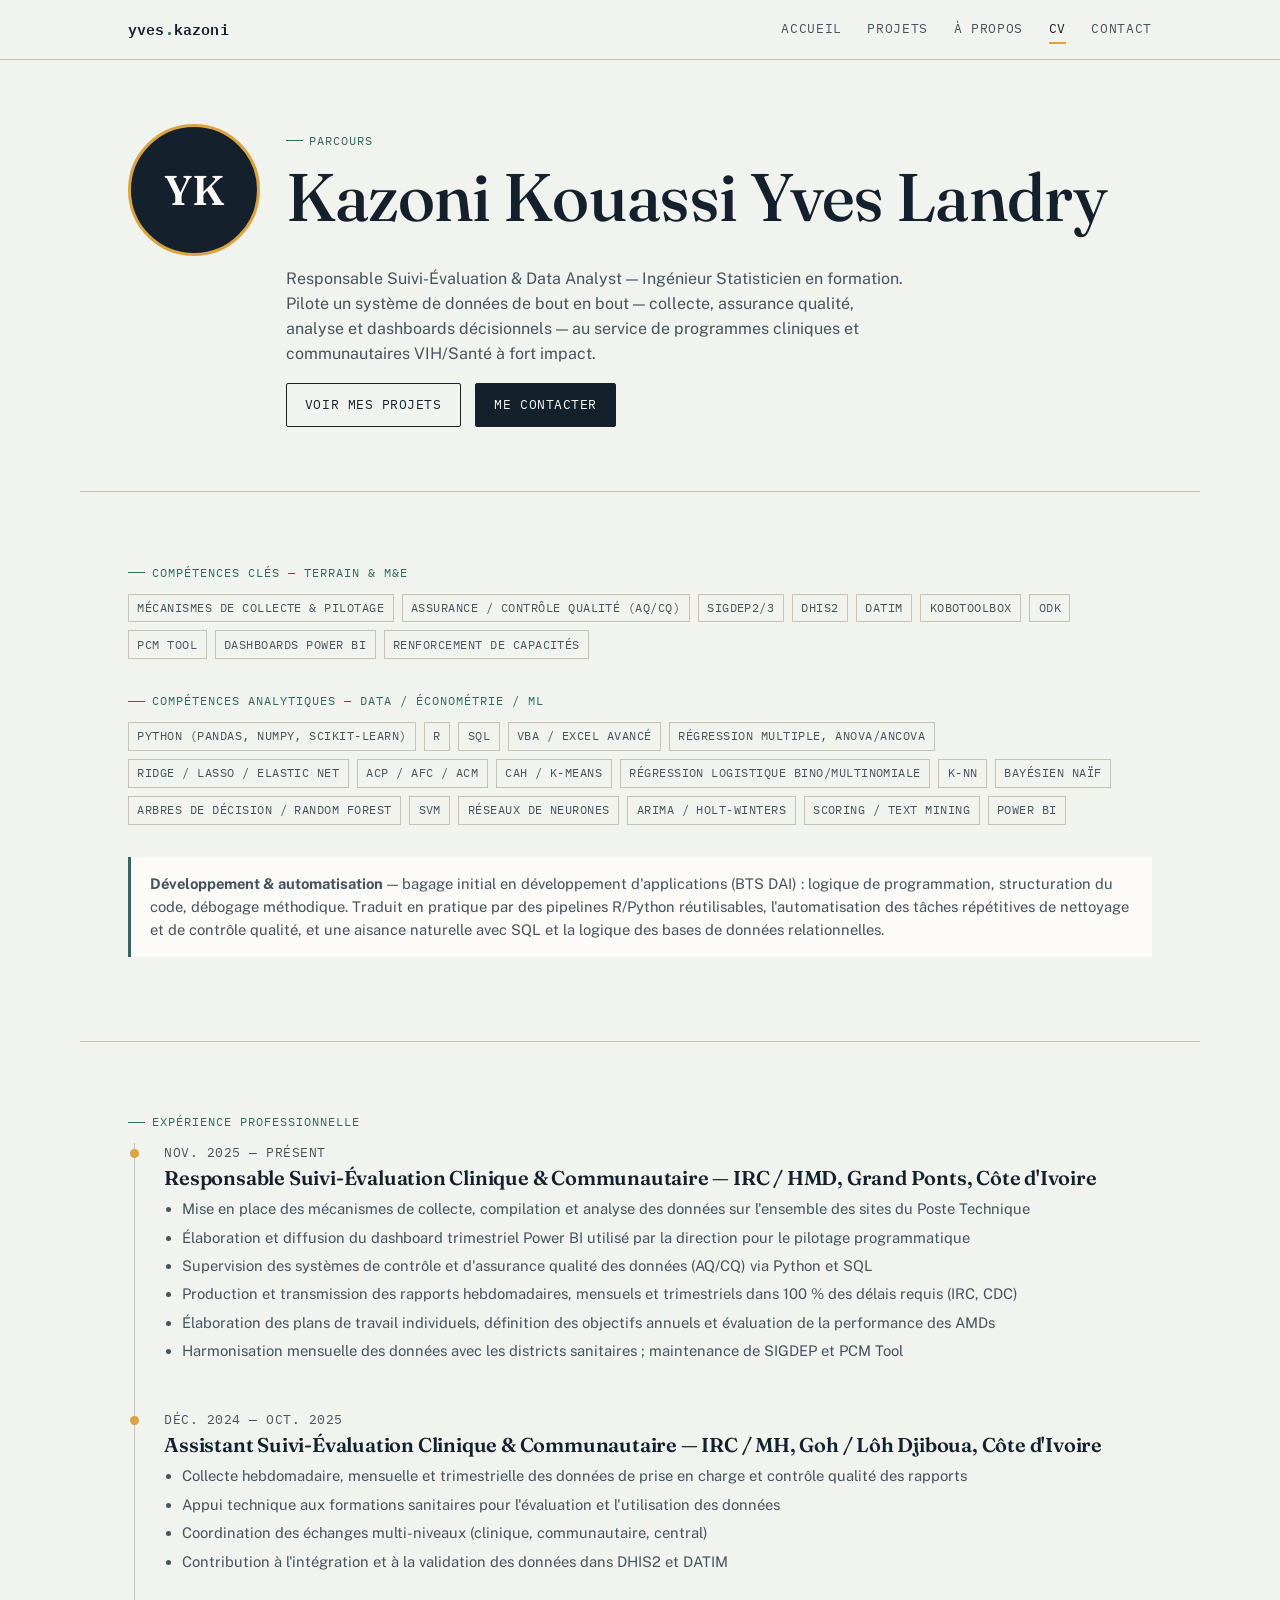
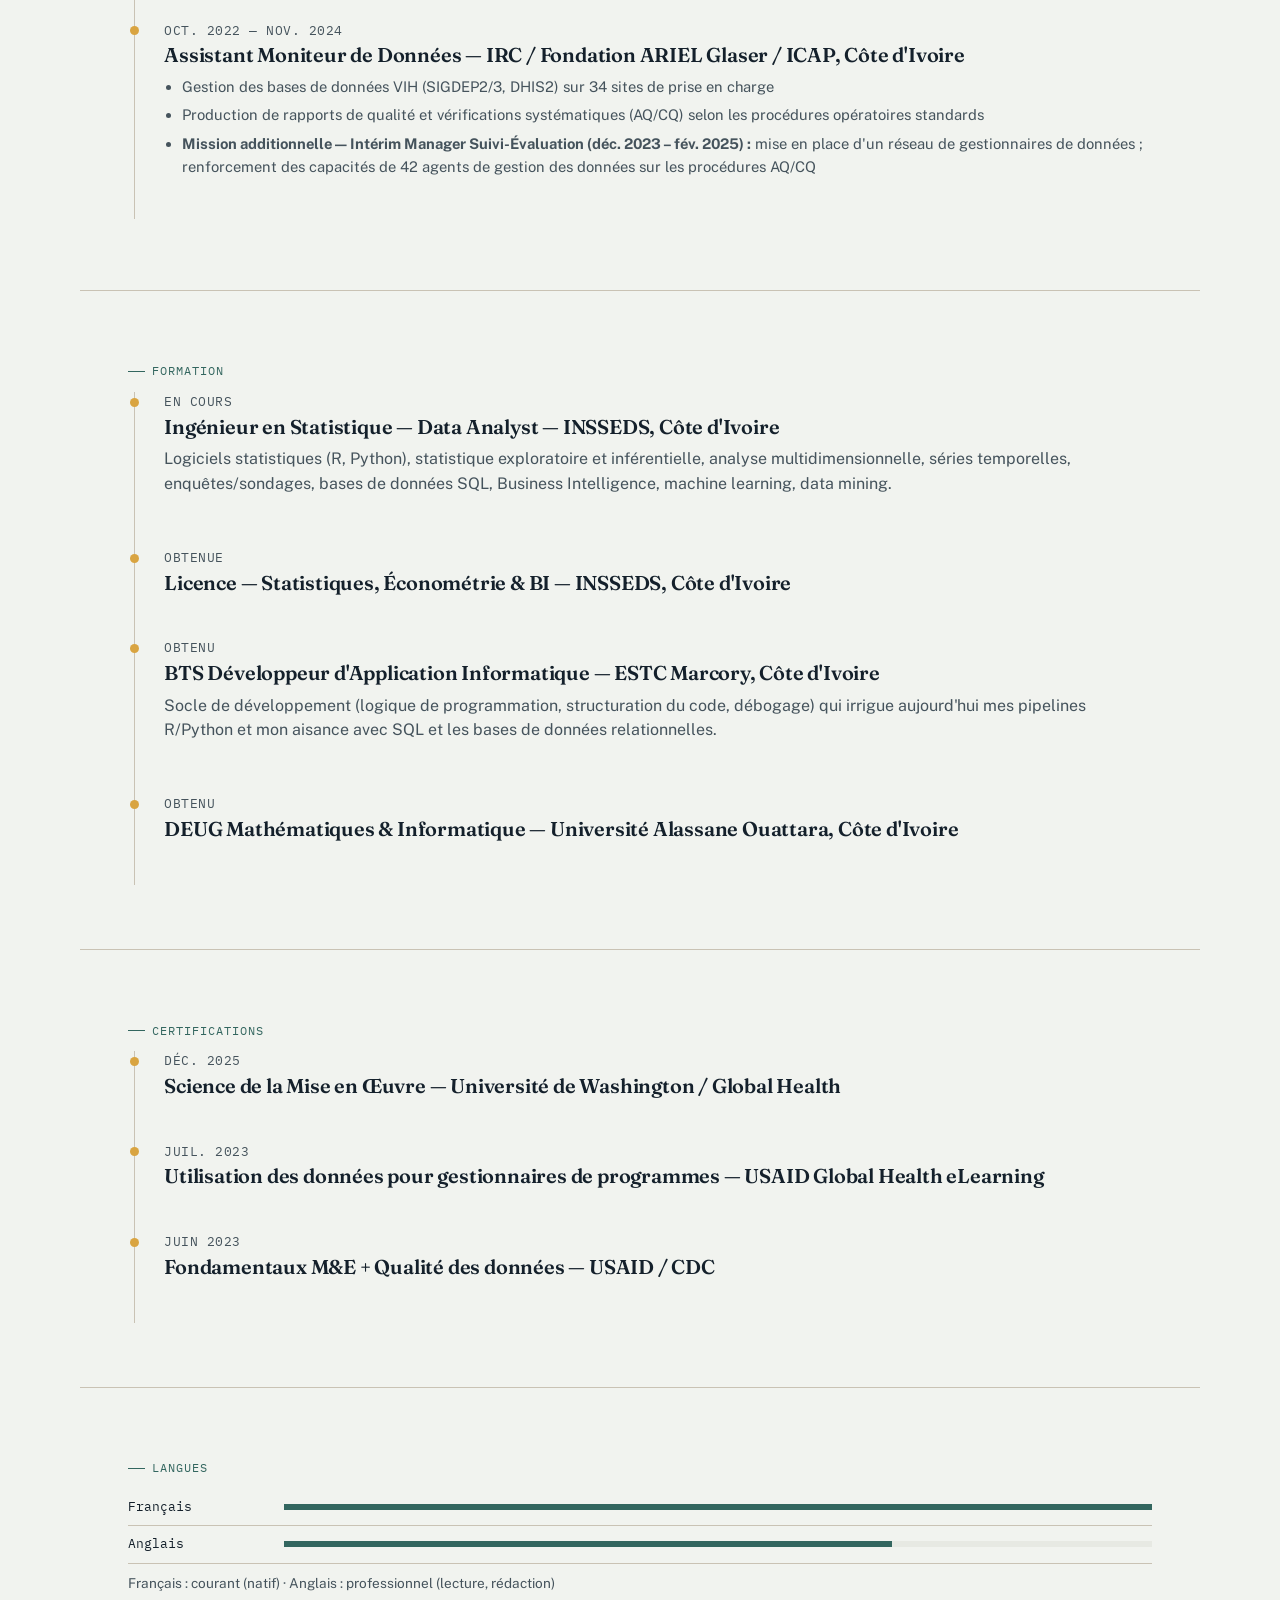
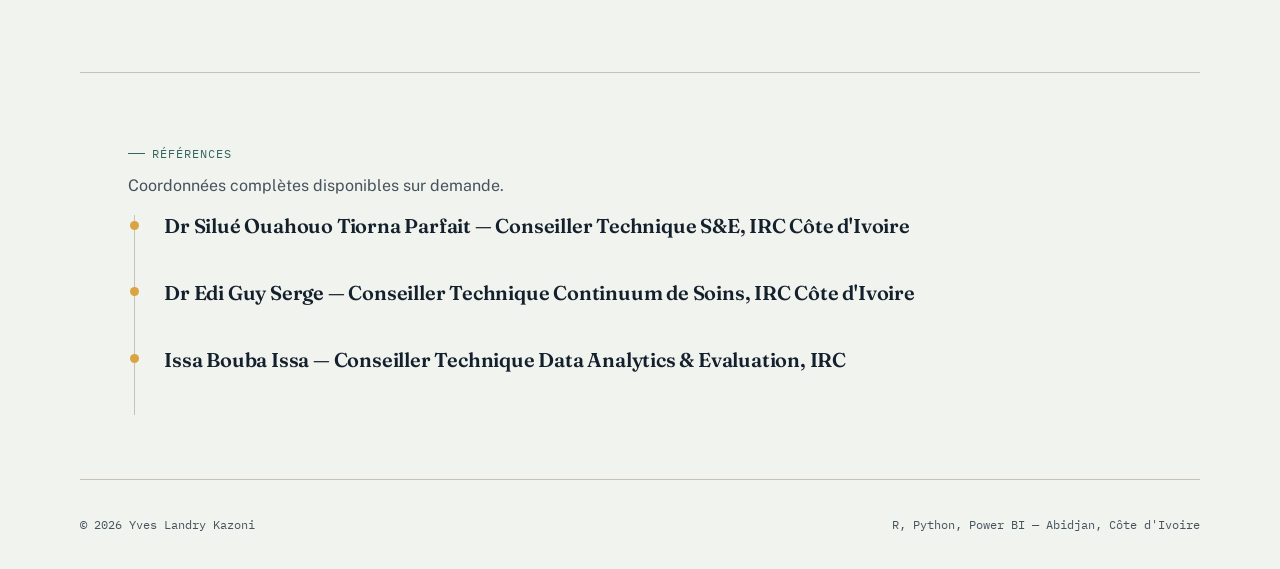
==== cv.html @ 91d2682d "Portfolio initial" ====
<!DOCTYPE html>
<html lang="fr">
<head>
<meta charset="UTF-8">
<meta name="viewport" content="width=device-width, initial-scale=1.0">
<title>CV — Yves Landry Kazoni</title>
<meta name="description" content="CV de Yves Landry Kazoni — Responsable Suivi-Évaluation & Ingénieur Statisticien / Data Analyst.">
<link rel="preconnect" href="https://fonts.googleapis.com">
<link href="https://fonts.googleapis.com/css2?family=Fraunces:opsz,wght@9..144,400..600&family=Public+Sans:wght@400;500;600&family=IBM+Plex+Mono:wght@400;500;600&display=swap" rel="stylesheet">
<link rel="stylesheet" href="style.css">
</head>
<body>

<header class="site-header">
  <nav class="nav wrap">
    <a href="index.html" class="brand">yves<span>.</span>kazoni</a>
    <button class="nav-toggle" aria-expanded="false" aria-label="Ouvrir le menu">Menu</button>
    <ul class="nav-links">
      <li><a href="index.html">Accueil</a></li>
      <li><a href="projets.html">Projets</a></li>
      <li><a href="a-propos.html">À propos</a></li>
      <li><a href="cv.html" aria-current="page">CV</a></li>
      <li><a href="contact.html">Contact</a></li>
    </ul>
  </nav>
</header>

<main>
  <section class="wrap" style="padding-top: clamp(2.5rem, 5vw, 4rem);">
    <div style="display:flex; gap: 1.6rem; align-items:flex-start; flex-wrap:wrap;">
      <div class="avatar">YK</div>
      <div style="flex:1; min-width: 260px;">
        <p class="eyebrow">Parcours</p>
        <h1>Kazoni Kouassi Yves Landry</h1>
        <p class="lede" style="max-width: 62ch;">Responsable Suivi-Évaluation &amp; Data Analyst — Ingénieur
           Statisticien en formation. Pilote un système de données de bout en bout —
           collecte, assurance qualité, analyse et dashboards décisionnels — au service
           de programmes cliniques et communautaires VIH/Santé à fort impact.</p>
        <div class="btn-row">
          <a href="projets.html" class="btn btn-ghost">Voir mes projets</a>
          <a href="contact.html" class="btn btn-primary">Me contacter</a>
        </div>
      </div>
    </div>
  </section>

  <section class="wrap section-border-top">
    <p class="eyebrow">Compétences clés — Terrain &amp; M&amp;E</p>
    <div class="skill-tags">
      <span class="tag">Mécanismes de collecte &amp; pilotage</span>
      <span class="tag">Assurance / Contrôle qualité (AQ/CQ)</span>
      <span class="tag">SIGDEP2/3</span><span class="tag">DHIS2</span><span class="tag">DATIM</span>
      <span class="tag">KoboToolbox</span><span class="tag">ODK</span><span class="tag">PCM Tool</span>
      <span class="tag">Dashboards Power BI</span><span class="tag">Renforcement de capacités</span>
    </div>

    <p class="eyebrow" style="margin-top:2rem;">Compétences analytiques — Data / Économétrie / ML</p>
    <div class="skill-tags">
      <span class="tag">Python (pandas, numpy, scikit-learn)</span><span class="tag">R</span>
      <span class="tag">SQL</span><span class="tag">VBA / Excel avancé</span>
      <span class="tag">Régression multiple, ANOVA/ANCOVA</span>
      <span class="tag">Ridge / Lasso / Elastic Net</span>
      <span class="tag">ACP / AFC / ACM</span><span class="tag">CAH / K-means</span>
      <span class="tag">Régression logistique bino/multinomiale</span>
      <span class="tag">k-NN</span><span class="tag">Bayésien naïf</span>
      <span class="tag">Arbres de décision / Random Forest</span><span class="tag">SVM</span>
      <span class="tag">Réseaux de neurones</span>
      <span class="tag">ARIMA / Holt-Winters</span>
      <span class="tag">Scoring / Text mining</span><span class="tag">Power BI</span>
    </div>

    <div class="callout" style="margin-top:2rem;">
      <p><strong>Développement &amp; automatisation</strong> — bagage initial en
         développement d'applications (BTS DAI) : logique de programmation,
         structuration du code, débogage méthodique. Traduit en pratique par
         des pipelines R/Python réutilisables, l'automatisation des tâches
         répétitives de nettoyage et de contrôle qualité, et une aisance
         naturelle avec SQL et la logique des bases de données relationnelles.</p>
    </div>
  </section>

  <section class="wrap section-border-top">
    <p class="eyebrow">Expérience professionnelle</p>
    <div class="timeline">

      <div class="timeline-item exp-block">
        <span class="mono">Nov. 2025 — Présent</span>
        <h3>Responsable Suivi-Évaluation Clinique &amp; Communautaire — IRC / HMD, Grand Ponts, Côte d'Ivoire</h3>
        <ul>
          <li>Mise en place des mécanismes de collecte, compilation et analyse des données sur l'ensemble des sites du Poste Technique</li>
          <li>Élaboration et diffusion du dashboard trimestriel Power BI utilisé par la direction pour le pilotage programmatique</li>
          <li>Supervision des systèmes de contrôle et d'assurance qualité des données (AQ/CQ) via Python et SQL</li>
          <li>Production et transmission des rapports hebdomadaires, mensuels et trimestriels dans 100 % des délais requis (IRC, CDC)</li>
          <li>Élaboration des plans de travail individuels, définition des objectifs annuels et évaluation de la performance des AMDs</li>
          <li>Harmonisation mensuelle des données avec les districts sanitaires ; maintenance de SIGDEP et PCM Tool</li>
        </ul>
      </div>

      <div class="timeline-item exp-block">
        <span class="mono">Déc. 2024 — Oct. 2025</span>
        <h3>Assistant Suivi-Évaluation Clinique &amp; Communautaire — IRC / MH, Goh / Lôh Djiboua, Côte d'Ivoire</h3>
        <ul>
          <li>Collecte hebdomadaire, mensuelle et trimestrielle des données de prise en charge et contrôle qualité des rapports</li>
          <li>Appui technique aux formations sanitaires pour l'évaluation et l'utilisation des données</li>
          <li>Coordination des échanges multi-niveaux (clinique, communautaire, central)</li>
          <li>Contribution à l'intégration et à la validation des données dans DHIS2 et DATIM</li>
        </ul>
      </div>

      <div class="timeline-item exp-block">
        <span class="mono">Oct. 2022 — Nov. 2024</span>
        <h3>Assistant Moniteur de Données — IRC / Fondation ARIEL Glaser / ICAP, Côte d'Ivoire</h3>
        <ul>
          <li>Gestion des bases de données VIH (SIGDEP2/3, DHIS2) sur 34 sites de prise en charge</li>
          <li>Production de rapports de qualité et vérifications systématiques (AQ/CQ) selon les procédures opératoires standards</li>
          <li><strong>Mission additionnelle — Intérim Manager Suivi-Évaluation (déc. 2023 – fév. 2025) :</strong> mise en place d'un réseau de gestionnaires de données ; renforcement des capacités de 42 agents de gestion des données sur les procédures AQ/CQ</li>
        </ul>
      </div>

    </div>
  </section>

  <section class="wrap section-border-top">
    <p class="eyebrow">Formation</p>
    <div class="timeline">
      <div class="timeline-item">
        <span class="mono">En cours</span>
        <h3>Ingénieur en Statistique — Data Analyst — INSSEDS, Côte d'Ivoire</h3>
        <p>Logiciels statistiques (R, Python), statistique exploratoire et inférentielle,
           analyse multidimensionnelle, séries temporelles, enquêtes/sondages, bases de
           données SQL, Business Intelligence, machine learning, data mining.</p>
      </div>
      <div class="timeline-item">
        <span class="mono">Obtenue</span>
        <h3>Licence — Statistiques, Économétrie &amp; BI — INSSEDS, Côte d'Ivoire</h3>
      </div>
      <div class="timeline-item">
        <span class="mono">Obtenu</span>
        <h3>BTS Développeur d'Application Informatique — ESTC Marcory, Côte d'Ivoire</h3>
        <p>Socle de développement (logique de programmation, structuration du
           code, débogage) qui irrigue aujourd'hui mes pipelines R/Python et
           mon aisance avec SQL et les bases de données relationnelles.</p>
      </div>
      <div class="timeline-item">
        <span class="mono">Obtenu</span>
        <h3>DEUG Mathématiques &amp; Informatique — Université Alassane Ouattara, Côte d'Ivoire</h3>
      </div>
    </div>
  </section>

  <section class="wrap section-border-top">
    <p class="eyebrow">Certifications</p>
    <div class="timeline">
      <div class="timeline-item">
        <span class="mono">Déc. 2025</span>
        <h3>Science de la Mise en Œuvre — Université de Washington / Global Health</h3>
      </div>
      <div class="timeline-item">
        <span class="mono">Juil. 2023</span>
        <h3>Utilisation des données pour gestionnaires de programmes — USAID Global Health eLearning</h3>
      </div>
      <div class="timeline-item">
        <span class="mono">Juin 2023</span>
        <h3>Fondamentaux M&amp;E + Qualité des données — USAID / CDC</h3>
      </div>
    </div>
  </section>

  <section class="wrap section-border-top">
    <p class="eyebrow">Langues</p>
    <div class="skill-group">
      <div class="skill-row"><span class="skill-name">Français</span><div class="skill-bar"><span style="width:100%"></span></div></div>
      <div class="skill-row"><span class="skill-name">Anglais</span><div class="skill-bar"><span style="width:70%"></span></div></div>
    </div>
    <p style="margin-top:0.6rem; font-size:0.85rem;">Français : courant (natif) · Anglais : professionnel (lecture, rédaction)</p>
  </section>

  <section class="wrap section-border-top">
    <p class="eyebrow">Références</p>
    <p class="lede" style="max-width:60ch;">Coordonnées complètes disponibles sur demande.</p>
    <div class="timeline">
      <div class="timeline-item">
        <h3>Dr Silué Ouahouo Tiorna Parfait — Conseiller Technique S&amp;E, IRC Côte d'Ivoire</h3>
      </div>
      <div class="timeline-item">
        <h3>Dr Edi Guy Serge — Conseiller Technique Continuum de Soins, IRC Côte d'Ivoire</h3>
      </div>
      <div class="timeline-item">
        <h3>Issa Bouba Issa — Conseiller Technique Data Analytics &amp; Evaluation, IRC</h3>
      </div>
    </div>
  </section>
</main>

<footer class="site-footer wrap">
  <span>© 2026 Yves Landry Kazoni</span>
  <span>R, Python, Power BI — Abidjan, Côte d'Ivoire</span>
</footer>

<script src="script.js"></script>
</body>
</html>
---- style.css ----
/* =========================================================
   PORTFOLIO — DATA / ECONOMETRICS / ML
   Design tokens
   ========================================================= */

:root {
  /* Palette */
  --paper:      #F1F3EF;   /* fond papier gris-vert pâle */
  --paper-dim:  #E7E9E3;
  --ink:        #14202B;   /* encre bleu-nuit, quasi noir */
  --ink-soft:   #45535C;
  --teal:       #33665F;   /* accent primaire — vert-sarcelle profond */
  --teal-dim:   #E4EBE8;
  --amber:      #D9A441;   /* accent secondaire — ambre, "coefficient significatif" */
  --line:       #C9C2B4;   /* gris-ligne, quadrillage */
  --white:      #FCFBF8;

  /* Type */
  --font-display: "Fraunces", "Iowan Old Style", Georgia, serif;
  --font-body: "Public Sans", "Inter", -apple-system, BlinkMacSystemFont, sans-serif;
  --font-mono: "IBM Plex Mono", "SFMono-Regular", Menlo, Consolas, monospace;

  /* Rythme */
  --radius: 2px;
  --max-w: 1120px;
  --gutter: clamp(1.25rem, 4vw, 3rem);
}

@media (prefers-reduced-motion: reduce) {
  *, *::before, *::after {
    animation-duration: 0.001ms !important;
    animation-iteration-count: 1 !important;
    transition-duration: 0.001ms !important;
    scroll-behavior: auto !important;
  }
}

* { box-sizing: border-box; }

html { scroll-behavior: smooth; }

body {
  margin: 0;
  background: var(--paper);
  color: var(--ink);
  font-family: var(--font-body);
  font-size: 16px;
  line-height: 1.55;
  -webkit-font-smoothing: antialiased;
}

img, svg { max-width: 100%; display: block; }

a { color: inherit; }

a:focus-visible,
button:focus-visible,
input:focus-visible,
textarea:focus-visible {
  outline: 2px solid var(--teal);
  outline-offset: 3px;
}

.wrap {
  max-width: var(--max-w);
  margin: 0 auto;
  padding-left: var(--gutter);
  padding-right: var(--gutter);
}

h1, h2, h3, h4 {
  font-family: var(--font-display);
  font-weight: 600;
  line-height: 1.08;
  margin: 0 0 0.5em;
  letter-spacing: -0.01em;
}

h1 { font-size: clamp(2.4rem, 5vw + 1rem, 4.2rem); font-weight: 500; }
h2 { font-size: clamp(1.7rem, 2.4vw + 1rem, 2.5rem); }
h3 { font-size: 1.25rem; }

p { margin: 0 0 1em; color: var(--ink-soft); }

.mono {
  font-family: var(--font-mono);
  font-size: 0.8rem;
  letter-spacing: 0.04em;
  text-transform: uppercase;
}

.eyebrow {
  font-family: var(--font-mono);
  font-size: 0.78rem;
  letter-spacing: 0.08em;
  text-transform: uppercase;
  color: var(--teal);
  display: inline-flex;
  align-items: center;
  gap: 0.5em;
  margin-bottom: 0.9em;
}

.eyebrow::before {
  content: "";
  width: 1.4em;
  height: 1px;
  background: var(--teal);
  display: inline-block;
}

/* ---------- Nav ---------- */

.site-header {
  position: sticky;
  top: 0;
  z-index: 50;
  background: rgba(241, 243, 239, 0.88);
  backdrop-filter: blur(6px);
  border-bottom: 1px solid var(--line);
}

.nav {
  display: flex;
  align-items: center;
  justify-content: space-between;
  padding-top: 1.1rem;
  padding-bottom: 1.1rem;
}

.brand {
  font-family: var(--font-mono);
  font-size: 0.95rem;
  font-weight: 600;
  text-decoration: none;
  color: var(--ink);
  letter-spacing: 0.01em;
}

.brand span { color: var(--teal); }

.nav-links {
  display: flex;
  gap: clamp(1.1rem, 2vw, 2.2rem);
  list-style: none;
  margin: 0;
  padding: 0;
  font-family: var(--font-mono);
  font-size: 0.82rem;
  text-transform: uppercase;
  letter-spacing: 0.05em;
}

.nav-links a {
  text-decoration: none;
  color: var(--ink-soft);
  position: relative;
  padding-bottom: 3px;
}

.nav-links a:hover,
.nav-links a[aria-current="page"] {
  color: var(--ink);
}

.nav-links a[aria-current="page"]::after {
  content: "";
  position: absolute;
  left: 0; right: 0; bottom: -4px;
  height: 2px;
  background: var(--amber);
}

.nav-toggle {
  display: none;
  background: none;
  border: 1px solid var(--line);
  padding: 0.4rem 0.6rem;
  font-family: var(--font-mono);
  font-size: 0.75rem;
  cursor: pointer;
}

@media (max-width: 720px) {
  .nav-toggle { display: inline-block; }
  .nav-links {
    position: absolute;
    left: 0; right: 0; top: 100%;
    background: var(--paper);
    border-bottom: 1px solid var(--line);
    flex-direction: column;
    gap: 0;
    display: none;
  }
  .nav-links.open { display: flex; }
  .nav-links li { border-top: 1px solid var(--line); }
  .nav-links a { display: block; padding: 0.9rem var(--gutter); }
}

/* ---------- Buttons ---------- */

.btn {
  display: inline-flex;
  align-items: center;
  gap: 0.55em;
  font-family: var(--font-mono);
  font-size: 0.82rem;
  text-transform: uppercase;
  letter-spacing: 0.04em;
  text-decoration: none;
  padding: 0.85em 1.4em;
  border: 1px solid var(--ink);
  border-radius: var(--radius);
  transition: background 0.15s ease, color 0.15s ease, transform 0.15s ease;
}

.btn-primary {
  background: var(--ink);
  color: var(--white);
}
.btn-primary:hover { background: var(--teal); border-color: var(--teal); transform: translateY(-1px); }

.btn-ghost {
  background: transparent;
  color: var(--ink);
}
.btn-ghost:hover { background: var(--ink); color: var(--white); transform: translateY(-1px); }

.btn-row { display: flex; gap: 0.9rem; flex-wrap: wrap; }

/* ---------- Hero ---------- */

.hero {
  padding: clamp(3rem, 8vw, 6.5rem) 0 clamp(2.5rem, 6vw, 4rem);
  display: grid;
  grid-template-columns: 1.1fr 0.9fr;
  gap: clamp(2rem, 4vw, 4rem);
  align-items: center;
}

@media (max-width: 860px) {
  .hero { grid-template-columns: 1fr; }
}

.hero p.lede {
  font-size: 1.1rem;
  max-width: 46ch;
}

.hero-figure {
  border: 1px solid var(--line);
  background: var(--white);
  padding: 1.2rem;
}

.hero-figure figcaption {
  font-family: var(--font-mono);
  font-size: 0.72rem;
  color: var(--ink-soft);
  margin-top: 0.7rem;
  display: flex;
  justify-content: space-between;
}

/* ---------- Sections ---------- */

section { padding: clamp(2.5rem, 5vw, 4.5rem) 0; }

.section-border-top { border-top: 1px solid var(--line); }

.pillars {
  display: grid;
  grid-template-columns: repeat(3, 1fr);
  gap: 1px;
  background: var(--line);
  border: 1px solid var(--line);
}

@media (max-width: 760px) {
  .pillars { grid-template-columns: 1fr; }
}

.pillar {
  background: var(--paper);
  padding: 1.8rem;
}

.pillar .mono { color: var(--teal); }

/* ---------- Project cards ---------- */

.project-grid {
  display: grid;
  grid-template-columns: repeat(auto-fill, minmax(300px, 1fr));
  gap: 1.4rem;
}

.card {
  background: var(--white);
  border: 1px solid var(--line);
  padding: 1.6rem;
  display: flex;
  flex-direction: column;
  gap: 0.9rem;
  transition: border-color 0.15s ease, transform 0.15s ease;
}

.card:hover { border-color: var(--teal); transform: translateY(-2px); }

.tag-row { display: flex; flex-wrap: wrap; gap: 0.4rem; }

.tag {
  font-family: var(--font-mono);
  font-size: 0.68rem;
  text-transform: uppercase;
  letter-spacing: 0.04em;
  padding: 0.25em 0.6em;
  border: 1px solid var(--line);
  color: var(--ink-soft);
}

.card-links { display: flex; gap: 1rem; margin-top: auto; font-family: var(--font-mono); font-size: 0.78rem; }
.card-links a { text-decoration: underline; text-underline-offset: 3px; }

.card.is-placeholder { border-style: dashed; color: var(--ink-soft); }
.card.is-placeholder p { color: var(--ink-soft); font-size: 0.92rem; }

/* ---------- Timeline (CV) ---------- */

.timeline { border-left: 1px solid var(--line); margin-left: 0.4rem; }

.timeline-item {
  position: relative;
  padding: 0 0 2.2rem 1.8rem;
}

.timeline-item::before {
  content: "";
  position: absolute;
  left: -5px; top: 0.35rem;
  width: 9px; height: 9px;
  background: var(--amber);
  border-radius: 50%;
}

.timeline-item .mono { color: var(--ink-soft); margin-bottom: 0.3em; display: block; }

/* ---------- Skill matrix ---------- */

.skill-group + .skill-group { margin-top: 1.8rem; }

.skill-row {
  display: grid;
  grid-template-columns: 140px 1fr;
  align-items: center;
  gap: 1rem;
  padding: 0.5rem 0;
  border-bottom: 1px solid var(--line);
}

.skill-name { font-family: var(--font-mono); font-size: 0.82rem; }

.skill-bar { height: 6px; background: var(--paper-dim); position: relative; }
.skill-bar span {
  position: absolute; left: 0; top: 0; bottom: 0;
  background: var(--teal);
}

/* ---------- Contact ---------- */

.contact-grid {
  display: grid;
  grid-template-columns: 1fr 1fr;
  gap: clamp(2rem, 4vw, 4rem);
}

@media (max-width: 760px) { .contact-grid { grid-template-columns: 1fr; } }

.contact-list { list-style: none; margin: 0; padding: 0; }
.contact-list li {
  border-bottom: 1px solid var(--line);
  padding: 1rem 0;
  display: flex;
  justify-content: space-between;
  align-items: baseline;
  font-family: var(--font-mono);
  font-size: 0.92rem;
}
.contact-list li a { text-decoration: none; }
.contact-list li a:hover { color: var(--teal); }

form.contact-form { display: flex; flex-direction: column; gap: 1rem; }

.field { display: flex; flex-direction: column; gap: 0.4rem; }
.field label { font-family: var(--font-mono); font-size: 0.75rem; text-transform: uppercase; letter-spacing: 0.05em; color: var(--ink-soft); }
.field input, .field textarea {
  font-family: var(--font-body);
  font-size: 0.95rem;
  padding: 0.7em 0.8em;
  border: 1px solid var(--line);
  background: var(--white);
  color: var(--ink);
  border-radius: var(--radius);
}
.field textarea { resize: vertical; min-height: 120px; }

/* ---------- Footer ---------- */

.site-footer {
  border-top: 1px solid var(--line);
  padding: 2.2rem 0;
  font-family: var(--font-mono);
  font-size: 0.75rem;
  color: var(--ink-soft);
  display: flex;
  justify-content: space-between;
  flex-wrap: wrap;
  gap: 0.6rem;
}

/* ---------- Placeholder callout ---------- */

.todo {
  background: var(--teal-dim);
  border: 1px dashed var(--teal);
  padding: 0.9rem 1.1rem;
  font-family: var(--font-mono);
  font-size: 0.78rem;
  color: var(--teal);
  margin-bottom: 1.6rem;
}

/* ---------- Portrait / avatar ---------- */

.avatar {
  width: 132px;
  height: 132px;
  border-radius: 50%;
  background: var(--ink);
  color: var(--white);
  display: flex;
  align-items: center;
  justify-content: center;
  font-family: var(--font-display);
  font-size: 2.6rem;
  font-weight: 600;
  border: 3px solid var(--amber);
  flex-shrink: 0;
}

/* ---------- Sub-navigation (dashboards menu) ---------- */

.subnav {
  background: var(--white);
  border-bottom: 1px solid var(--line);
}

.subnav .wrap {
  display: flex;
  gap: 1.6rem;
  overflow-x: auto;
  padding-top: 0.7rem;
  padding-bottom: 0.7rem;
  font-family: var(--font-mono);
  font-size: 0.78rem;
  text-transform: uppercase;
  letter-spacing: 0.04em;
}

.subnav a {
  white-space: nowrap;
  text-decoration: none;
  color: var(--ink-soft);
  padding-bottom: 2px;
  border-bottom: 2px solid transparent;
}

.subnav a:hover,
.subnav a[aria-current="page"] {
  color: var(--ink);
  border-bottom-color: var(--amber);
}

/* ---------- Dashboard hero (project detail pages) ---------- */

.project-hero {
  padding: 2.2rem 0 1.6rem;
  border-bottom: 1px solid var(--line);
}

.project-hero .breadcrumb {
  font-family: var(--font-mono);
  font-size: 0.75rem;
  color: var(--ink-soft);
  text-decoration: none;
  display: inline-flex;
  align-items: center;
  gap: 0.4em;
  margin-bottom: 1rem;
}
.project-hero .breadcrumb:hover { color: var(--teal); }

.stat-row {
  display: grid;
  grid-template-columns: repeat(auto-fit, minmax(140px, 1fr));
  gap: 1px;
  background: var(--line);
  border: 1px solid var(--line);
  margin-top: 1.6rem;
}

.stat-cell {
  background: var(--white);
  padding: 1rem 1.2rem;
}

.stat-cell .stat-value {
  font-family: var(--font-display);
  font-size: 1.7rem;
  color: var(--ink);
  display: block;
}

.stat-cell .stat-label {
  font-family: var(--font-mono);
  font-size: 0.68rem;
  text-transform: uppercase;
  letter-spacing: 0.04em;
  color: var(--ink-soft);
}

/* ---------- Tabs (interactive tables menu) ---------- */

.tabbar {
  display: flex;
  flex-wrap: wrap;
  gap: 0.4rem;
  border-bottom: 1px solid var(--line);
  margin-bottom: 1.6rem;
  position: sticky;
  top: 65px;
  background: var(--paper);
  padding-top: 0.6rem;
  z-index: 10;
}

.tab-btn {
  font-family: var(--font-mono);
  font-size: 0.78rem;
  text-transform: uppercase;
  letter-spacing: 0.03em;
  background: none;
  border: 1px solid var(--line);
  border-bottom: none;
  padding: 0.6em 1em;
  cursor: pointer;
  color: var(--ink-soft);
  border-radius: 2px 2px 0 0;
}

.tab-btn:hover { color: var(--ink); }

.tab-btn.active {
  color: var(--ink);
  background: var(--white);
  border-color: var(--line);
  font-weight: 600;
}

.tab-btn.active::after {
  content: "";
}

.tab-panel { display: none; }
.tab-panel.active { display: block; animation: fadeIn 0.2s ease; }

@keyframes fadeIn {
  from { opacity: 0; transform: translateY(4px); }
  to { opacity: 1; transform: translateY(0); }
}

/* ---------- Data table (interactive) ---------- */

.table-toolbar {
  display: flex;
  justify-content: space-between;
  align-items: center;
  gap: 1rem;
  margin-bottom: 0.8rem;
  flex-wrap: wrap;
}

.table-search {
  font-family: var(--font-mono);
  font-size: 0.8rem;
  padding: 0.55em 0.8em;
  border: 1px solid var(--line);
  background: var(--white);
  min-width: 220px;
}

.table-scroll {
  overflow-x: auto;
  border: 1px solid var(--line);
  background: var(--white);
}

table.data-table {
  width: 100%;
  border-collapse: collapse;
  font-size: 0.86rem;
}

table.data-table caption {
  text-align: left;
  font-family: var(--font-mono);
  font-size: 0.72rem;
  color: var(--ink-soft);
  padding: 0.6em 0.9em;
  border-bottom: 1px solid var(--line);
}

table.data-table th, table.data-table td {
  padding: 0.55em 0.9em;
  text-align: left;
  border-bottom: 1px solid var(--paper-dim);
  white-space: nowrap;
}

table.data-table thead th {
  font-family: var(--font-mono);
  font-size: 0.7rem;
  text-transform: uppercase;
  letter-spacing: 0.03em;
  color: var(--ink-soft);
  background: var(--paper);
  cursor: pointer;
  user-select: none;
  position: sticky;
  top: 0;
}

table.data-table thead th:hover { color: var(--ink); }

table.data-table thead th.sorted-asc::after { content: " ▲"; font-size: 0.6em; }
table.data-table thead th.sorted-desc::after { content: " ▼"; font-size: 0.6em; }

table.data-table tbody tr:hover { background: var(--teal-dim); }

table.data-table td.num { font-family: var(--font-mono); text-align: right; }

.badge {
  font-family: var(--font-mono);
  font-size: 0.68rem;
  padding: 0.2em 0.55em;
  border-radius: 2px;
  text-transform: uppercase;
}
.badge-ok { background: #E4EBE8; color: var(--teal); }
.badge-warn { background: #FBF0DC; color: #A9762A; }
.badge-bad { background: #F6E4E0; color: #A03A2A; }

.callout {
  border-left: 3px solid var(--teal);
  background: var(--white);
  padding: 1rem 1.2rem;
  margin: 1.2rem 0;
  font-size: 0.92rem;
}
.callout p:last-child { margin-bottom: 0; }

.download-bar {
  display: flex;
  align-items: center;
  gap: 1rem;
  flex-wrap: wrap;
  background: var(--white);
  border: 1px solid var(--line);
  padding: 1rem 1.2rem;
  margin: 1.6rem 0;
}
.download-bar .mono { color: var(--ink-soft); }

/* Skills list on CV */
.skill-tags { display: flex; flex-wrap: wrap; gap: 0.5rem; }
.skill-tags .tag { font-size: 0.75rem; padding: 0.35em 0.7em; }

.exp-block { margin-bottom: 0.4rem; }
.exp-block ul { margin: 0.5rem 0 0; padding-left: 1.1rem; }
.exp-block li { margin-bottom: 0.35rem; color: var(--ink-soft); font-size: 0.92rem; }

/* ---------- Power BI gallery ---------- */

.pbix-grid {
  display: grid;
  grid-template-columns: repeat(auto-fill, minmax(320px, 1fr));
  gap: 1.6rem;
}

.pbix-card {
  background: var(--white);
  border: 1px solid var(--line);
  overflow: hidden;
  display: flex;
  flex-direction: column;
  transition: border-color 0.15s ease, transform 0.15s ease;
}

.pbix-card:hover { border-color: var(--teal); transform: translateY(-2px); }

.pbix-thumb-link {
  display: block;
  position: relative;
  border-bottom: 1px solid var(--line);
}

.pbix-thumb-link svg { display: block; width: 100%; height: auto; }

.pbix-thumb-overlay {
  position: absolute;
  inset: 0;
  display: flex;
  align-items: center;
  justify-content: center;
  gap: 0.5em;
  background: rgba(20, 32, 43, 0);
  color: var(--white);
  font-family: var(--font-mono);
  font-size: 0.8rem;
  text-transform: uppercase;
  letter-spacing: 0.05em;
  opacity: 0;
  transition: opacity 0.15s ease, background 0.15s ease;
}

.pbix-card:hover .pbix-thumb-overlay {
  opacity: 1;
  background: rgba(20, 32, 43, 0.55);
}

.pbix-body { padding: 1.4rem; display: flex; flex-direction: column; gap: 0.7rem; flex: 1; }

.pbix-body h3 { margin: 0; }

.pbix-meta {
  font-family: var(--font-mono);
  font-size: 0.7rem;
  color: var(--ink-soft);
  text-transform: uppercase;
  letter-spacing: 0.03em;
}

/* ---------- Category grid (Projets hub) ---------- */

.category-grid {
  display: grid;
  grid-template-columns: repeat(auto-fit, minmax(280px, 1fr));
  gap: 1.6rem;
}

.category-card {
  background: var(--white);
  border: 1px solid var(--line);
  padding: 1.8rem;
  display: flex;
  flex-direction: column;
  gap: 0.8rem;
  text-decoration: none;
  color: inherit;
  transition: border-color 0.15s ease, transform 0.15s ease;
}
.category-card:hover { border-color: var(--teal); transform: translateY(-3px); }

.category-icon {
  width: 44px; height: 44px;
  display: flex; align-items: center; justify-content: center;
  background: var(--teal-dim);
  color: var(--teal);
  font-family: var(--font-mono);
  font-weight: 600;
  font-size: 0.95rem;
}

.category-card.is-soon { border-style: dashed; color: var(--ink-soft); }
.category-card.is-soon .category-icon { background: var(--paper-dim); color: var(--ink-soft); }

.category-card .cta {
  margin-top: auto;
  font-family: var(--font-mono);
  font-size: 0.78rem;
  text-transform: uppercase;
  letter-spacing: 0.03em;
  color: var(--teal);
}

/* ---------- Highlight strip (atout différenciant) ---------- */

.highlight-strip {
  background: var(--ink);
  color: var(--white);
}
.highlight-strip .wrap { padding: 1.6rem var(--gutter); display: flex; gap: 1rem; align-items: center; flex-wrap: wrap; }
.highlight-strip .badge-dev {
  font-family: var(--font-mono);
  font-size: 0.68rem;
  text-transform: uppercase;
  letter-spacing: 0.05em;
  background: var(--amber);
  color: var(--ink);
  padding: 0.3em 0.7em;
  flex-shrink: 0;
}
.highlight-strip p { color: var(--paper); margin: 0; font-size: 0.92rem; }
.highlight-strip strong { color: var(--white); }
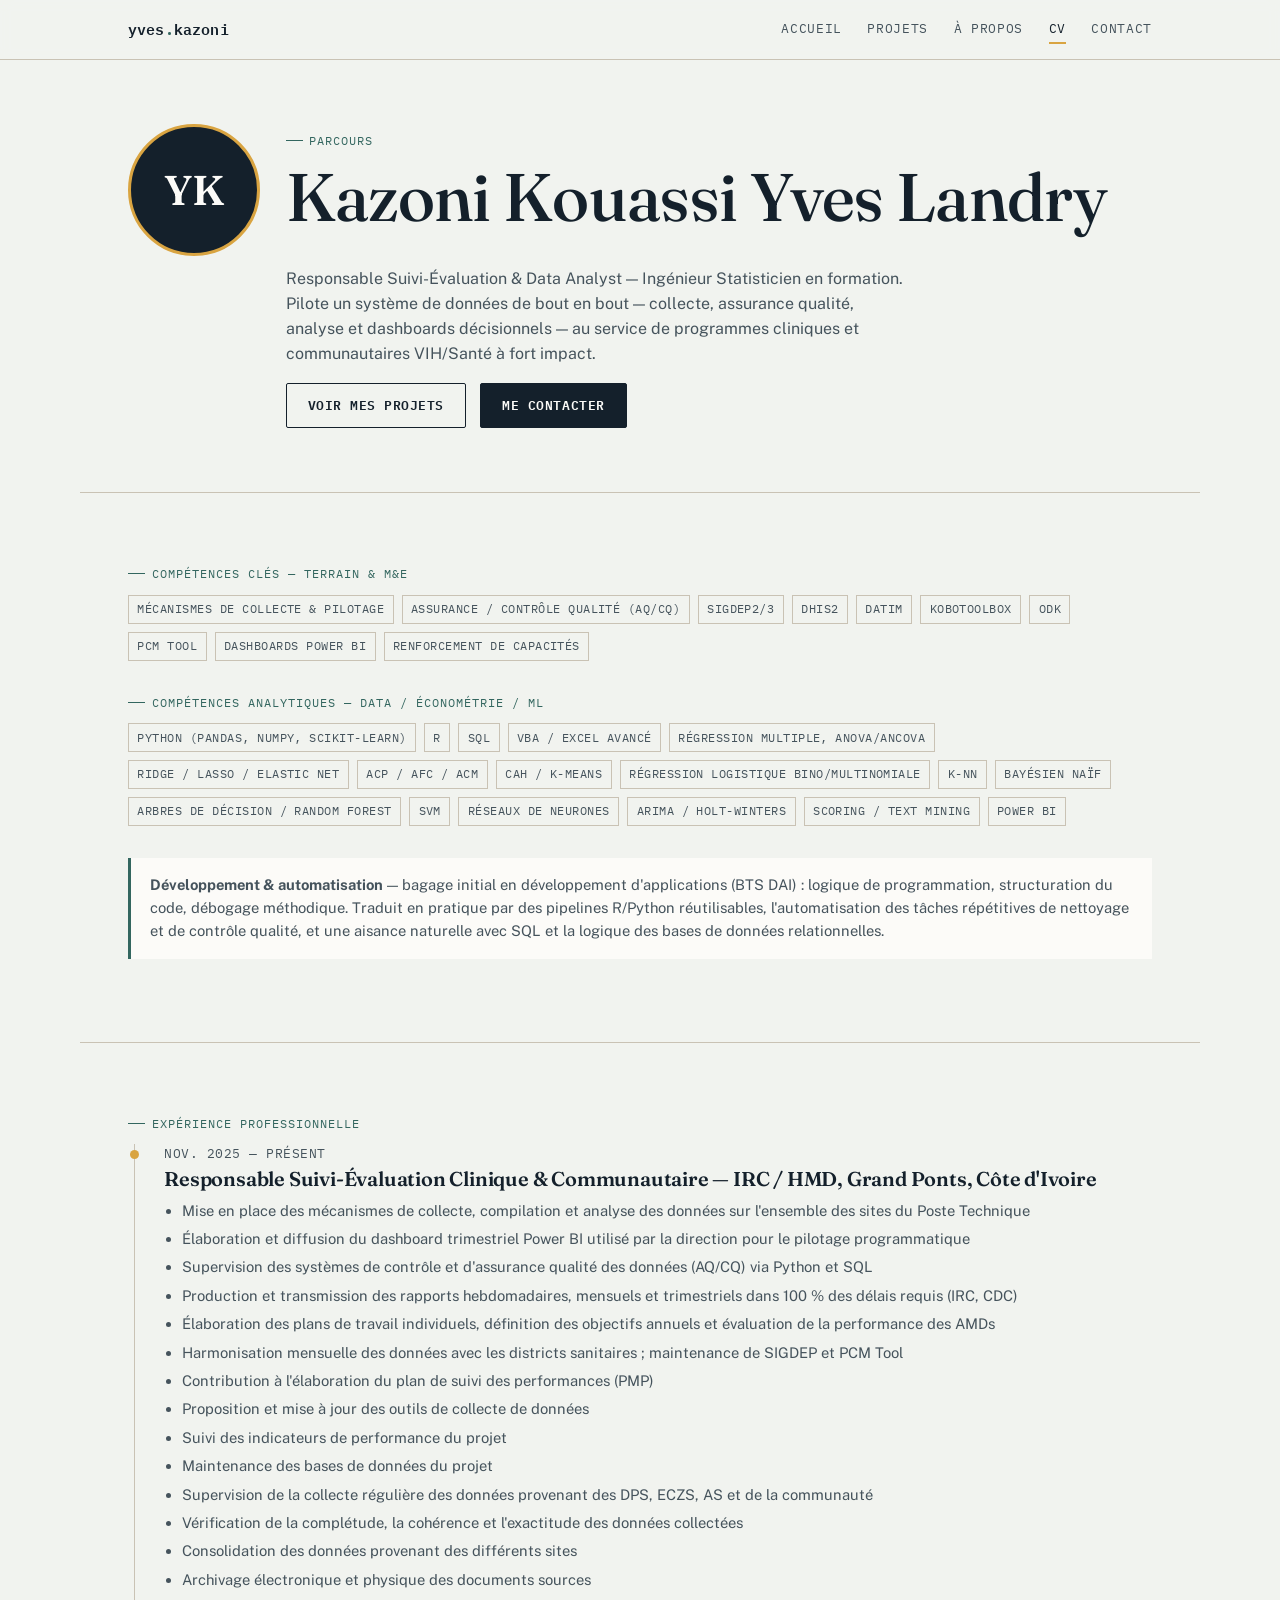
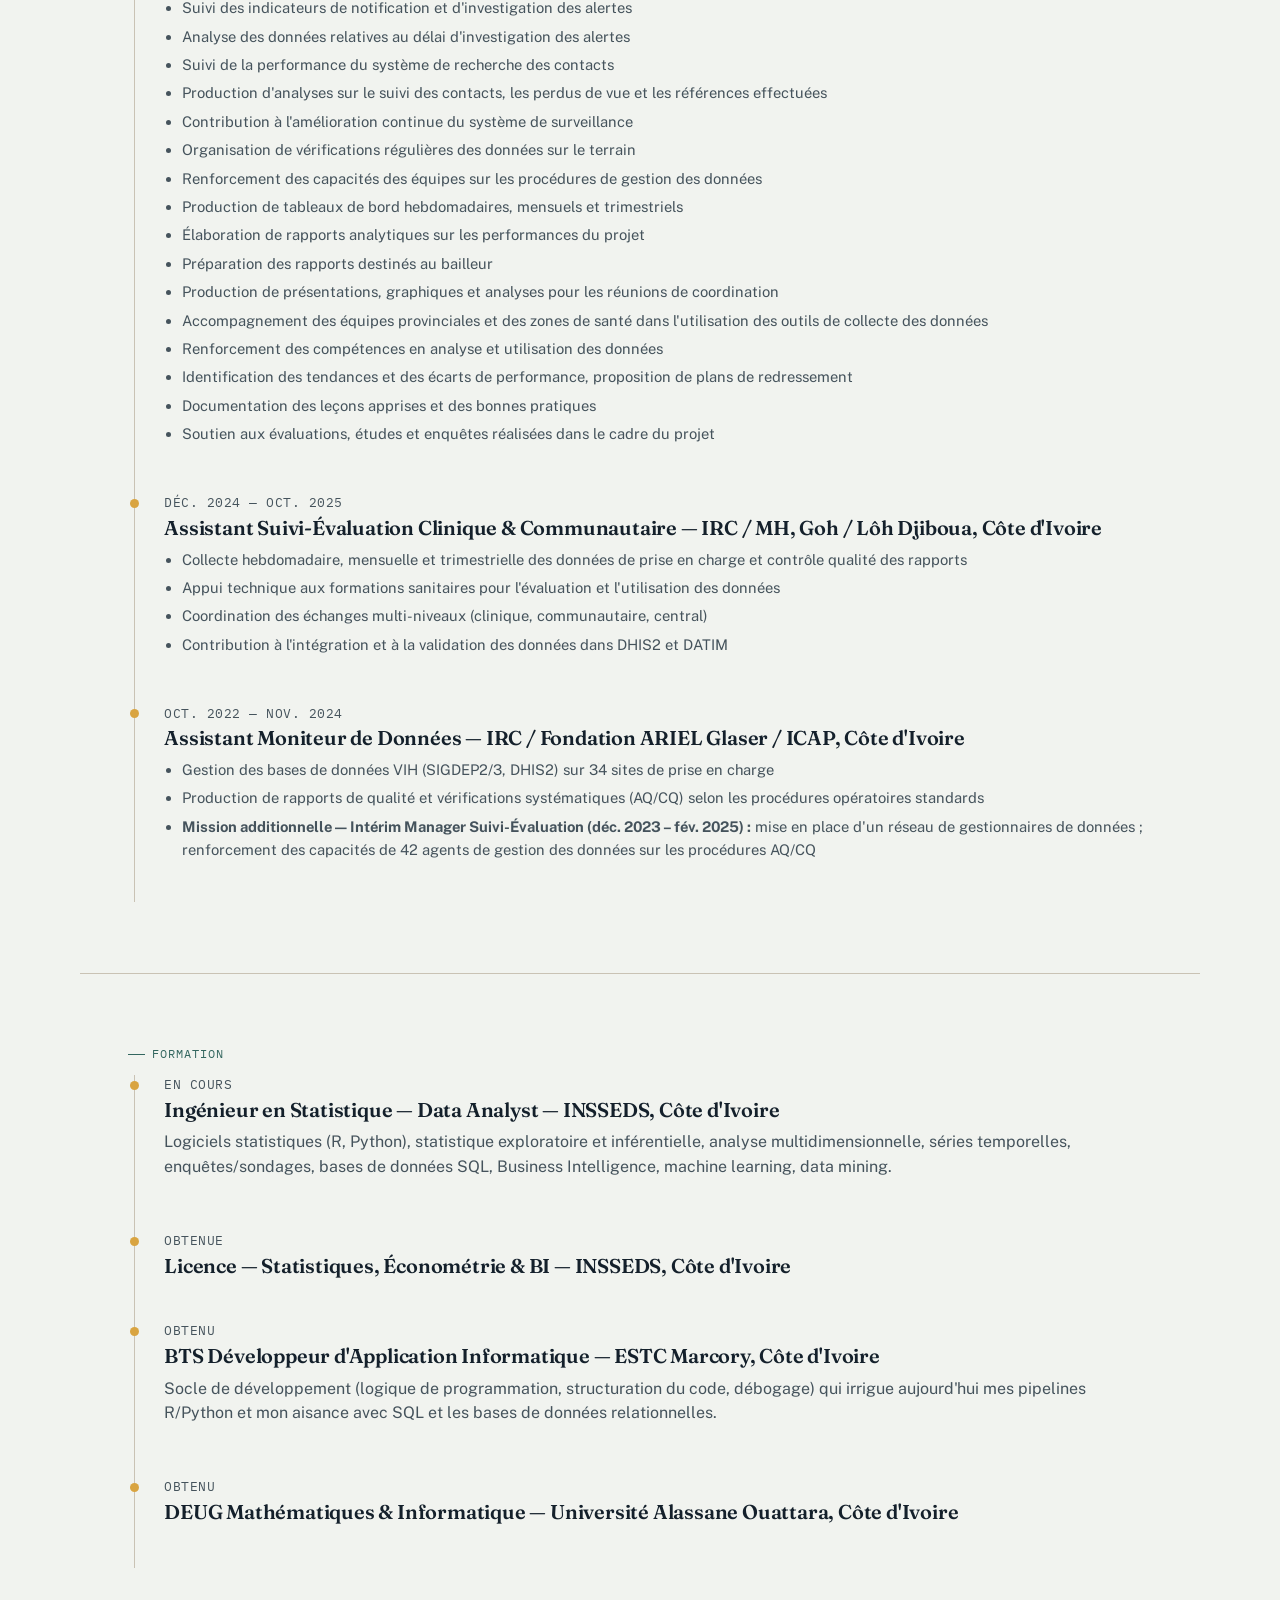
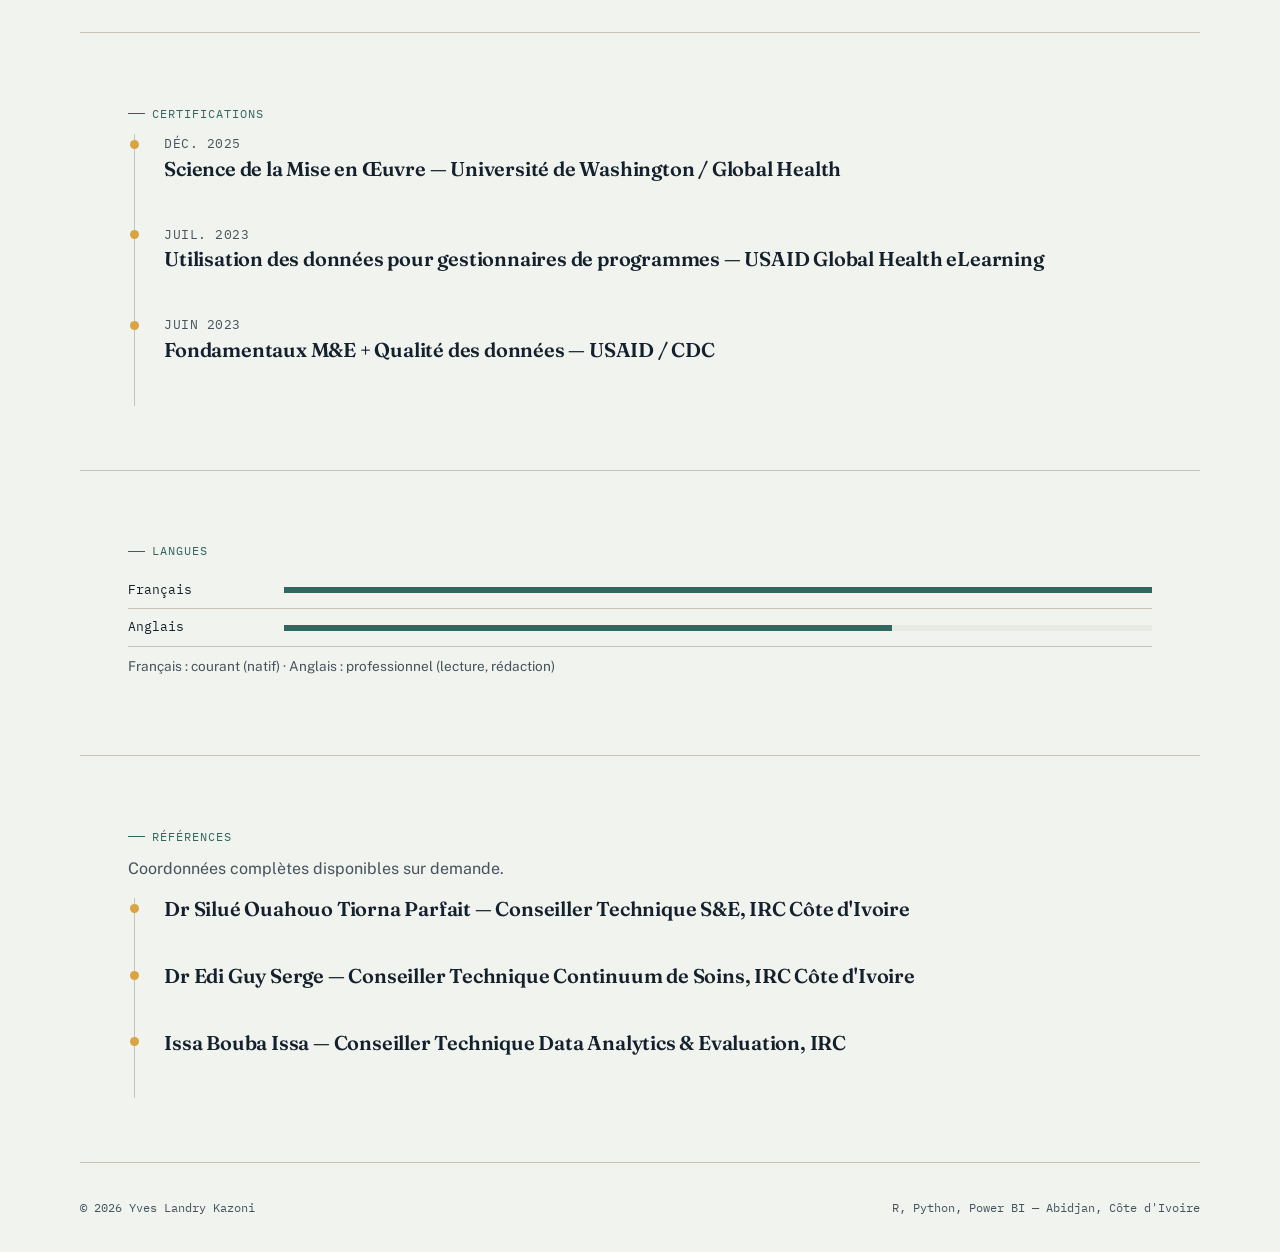
==== commit 886a91eb: "Update cv.html" ====
--- a/cv.html
+++ b/cv.html
@@ -93,7 +93,31 @@
           <li>Production et transmission des rapports hebdomadaires, mensuels et trimestriels dans 100 % des délais requis (IRC, CDC)</li>
           <li>Élaboration des plans de travail individuels, définition des objectifs annuels et évaluation de la performance des AMDs</li>
           <li>Harmonisation mensuelle des données avec les districts sanitaires ; maintenance de SIGDEP et PCM Tool</li>
-        </ul>
+          <li>Contribution à l'élaboration du plan de suivi des performances (PMP)</li>
+          <li>Proposition et mise à jour des outils de collecte de données</li>
+          <li>Suivi des indicateurs de performance du projet</li>
+          <li>Maintenance des bases de données du projet</li>
+          <li>Supervision de la collecte régulière des données provenant des DPS, ECZS, AS et de la communauté</li>
+          <li>Vérification de la complétude, la cohérence et l'exactitude des données collectées</li>
+          <li>Consolidation des données provenant des différents sites</li>
+          <li>Archivage électronique et physique des documents sources</li>
+          <li>Suivi des indicateurs de notification et d'investigation des alertes</li>
+          <li>Analyse des données relatives au délai d'investigation des alertes</li>
+          <li>Suivi de la performance du système de recherche des contacts</li>
+          <li>Production d'analyses sur le suivi des contacts, les perdus de vue et les références effectuées</li>
+          <li>Contribution à l'amélioration continue du système de surveillance</li>
+          <li>Organisation de vérifications régulières des données sur le terrain</li>
+          <li>Renforcement des capacités des équipes sur les procédures de gestion des données</li>
+          <li>Production de tableaux de bord hebdomadaires, mensuels et trimestriels</li>
+          <li>Élaboration de rapports analytiques sur les performances du projet</li>
+          <li>Préparation des rapports destinés au bailleur</li>
+          <li>Production de présentations, graphiques et analyses pour les réunions de coordination</li>
+          <li>Accompagnement des équipes provinciales et des zones de santé dans l'utilisation des outils de collecte des données</li>
+          <li>Renforcement des compétences en analyse et utilisation des données</li>
+          <li>Identification des tendances et des écarts de performance, proposition de plans de redressement</li>
+          <li>Documentation des leçons apprises et des bonnes pratiques</li>
+          <li>Soutien aux évaluations, études et enquêtes réalisées dans le cadre du projet</li>
+      </ul>
       </div>
 
       <div class="timeline-item exp-block">
--- a/style.css
+++ b/style.css
@@ -202,64 +202,169 @@
 .btn {
   display: inline-flex;
   align-items: center;
+  justify-content: center;
   gap: 0.55em;
   font-family: var(--font-mono);
   font-size: 0.82rem;
+  font-weight: 600;
   text-transform: uppercase;
   letter-spacing: 0.04em;
   text-decoration: none;
-  padding: 0.85em 1.4em;
+  padding: 0.9em 1.6em;
   border: 1px solid var(--ink);
   border-radius: var(--radius);
-  transition: background 0.15s ease, color 0.15s ease, transform 0.15s ease;
+  transition: background 0.15s ease, color 0.15s ease, transform 0.15s ease, border-color 0.15s ease;
 }
 
 .btn-primary {
   background: var(--ink);
   color: var(--white);
 }
-.btn-primary:hover { background: var(--teal); border-color: var(--teal); transform: translateY(-1px); }
-
+.btn-primary:hover { background: var(--teal); border-color: var(--teal); transform: translateY(-2px); }
+
+.btn-secondary,
 .btn-ghost {
   background: transparent;
   color: var(--ink);
 }
-.btn-ghost:hover { background: var(--ink); color: var(--white); transform: translateY(-1px); }
+.btn-secondary:hover,
+.btn-ghost:hover { background: var(--ink); color: var(--white); transform: translateY(-2px); }
 
 .btn-row { display: flex; gap: 0.9rem; flex-wrap: wrap; }
 
-/* ---------- Hero ---------- */
+/* =========================================================
+   HERO — texte à gauche, portrait à droite
+   ========================================================= */
 
 .hero {
-  padding: clamp(3rem, 8vw, 6.5rem) 0 clamp(2.5rem, 6vw, 4rem);
+  padding: clamp(1.5rem, 3vw, 2.5rem) 0 clamp(2.5rem, 6vw, 4rem);
   display: grid;
-  grid-template-columns: 1.1fr 0.9fr;
-  gap: clamp(2rem, 4vw, 4rem);
+  grid-template-columns: 1.15fr 0.85fr;
+  gap: clamp(2.5rem, 5vw, 5rem);
   align-items: center;
 }
 
 @media (max-width: 860px) {
-  .hero { grid-template-columns: 1fr; }
-}
-
-.hero p.lede {
-  font-size: 1.1rem;
-  max-width: 46ch;
-}
-
-.hero-figure {
-  border: 1px solid var(--line);
-  background: var(--white);
-  padding: 1.2rem;
-}
-
-.hero-figure figcaption {
-  font-family: var(--font-mono);
-  font-size: 0.72rem;
-  color: var(--ink-soft);
-  margin-top: 0.7rem;
-  display: flex;
-  justify-content: space-between;
+  .hero { grid-template-columns: 1fr; text-align: center; }
+}
+
+.hero-content { max-width: 640px; }
+
+@media (max-width: 860px) {
+  .hero-content { max-width: 620px; margin: 0 auto; }
+}
+
+.hero .lede {
+  font-size: 1.12rem;
+  max-width: 48ch;
+}
+
+@media (max-width: 860px) {
+  .hero .lede { margin-left: auto; margin-right: auto; }
+}
+
+.hero .description {
+  max-width: 52ch;
+  font-size: 1rem;
+}
+
+@media (max-width: 860px) {
+  .hero .description { margin-left: auto; margin-right: auto; }
+}
+
+.hero-actions {
+  display: flex;
+  align-items: center;
+  gap: 1rem;
+  flex-wrap: wrap;
+}
+
+@media (max-width: 860px) {
+  .hero-actions { justify-content: center; }
+}
+
+@media (max-width: 500px) {
+  .hero-actions { flex-direction: column; width: 100%; }
+  .hero-actions .btn { width: 100%; }
+}
+
+/* ---------- Portrait : cadre arrondi étincelant ---------- */
+
+.hero-photo {
+  display: flex;
+  justify-content: center;
+  align-items: center;
+}
+
+.photo-frame {
+  position: relative;
+  width: min(100%, 320px);
+  aspect-ratio: 1 / 1;
+  border-radius: 50%;
+  padding: 6px; /* épaisseur du liseré scintillant */
+  background: conic-gradient(
+    from var(--frame-angle, 0deg),
+    var(--amber),
+    var(--teal),
+    var(--amber) 50%,
+    var(--teal) 75%,
+    var(--amber)
+  );
+  animation: frame-spin 6s linear infinite;
+  box-shadow:
+    0 25px 60px rgba(20, 32, 43, 0.22),
+    0 0 0 1px rgba(20, 32, 43, 0.04);
+}
+
+.photo-frame img {
+  width: 100%;
+  height: 100%;
+  display: block;
+  object-fit: cover;
+  object-position: center top;
+  border-radius: 50%;
+  background: var(--paper-dim);
+  border: 3px solid var(--paper); /* petit liseré clair entre le dégradé et la photo */
+}
+
+/* étincelles : petits points lumineux qui pulsent autour du cercle */
+.photo-frame::before,
+.photo-frame::after {
+  content: "";
+  position: absolute;
+  width: 14px;
+  height: 14px;
+  border-radius: 50%;
+  background: var(--amber);
+  box-shadow: 0 0 14px 4px rgba(217, 164, 65, 0.65);
+  animation: sparkle 2.4s ease-in-out infinite;
+}
+
+.photo-frame::before { top: 4%; right: 4%; }
+.photo-frame::after  { bottom: 8%; left: 0%; animation-delay: 1.1s; background: var(--teal); box-shadow: 0 0 14px 4px rgba(51, 102, 95, 0.55); }
+
+@property --frame-angle {
+  syntax: '<angle>';
+  inherits: false;
+  initial-value: 0deg;
+}
+
+@keyframes frame-spin {
+  to { --frame-angle: 360deg; }
+}
+
+@keyframes sparkle {
+  0%, 100% { transform: scale(0.6); opacity: 0.4; }
+  50% { transform: scale(1.15); opacity: 1; }
+}
+
+@media (prefers-reduced-motion: reduce) {
+  .photo-frame { animation: none; }
+  .photo-frame::before, .photo-frame::after { animation: none; opacity: 0.85; }
+}
+
+@media (max-width: 860px) {
+  .photo-frame { width: min(72vw, 320px); margin: 0 auto; }
 }
 
 /* ---------- Sections ---------- */
@@ -430,7 +535,7 @@
   margin-bottom: 1.6rem;
 }
 
-/* ---------- Portrait / avatar ---------- */
+/* ---------- Portrait / avatar (initiales, autres pages) ---------- */
 
 .avatar {
   width: 132px;
@@ -798,8 +903,9 @@
 .highlight-strip {
   background: var(--ink);
   color: var(--white);
-}
-.highlight-strip .wrap { padding: 1.6rem var(--gutter); display: flex; gap: 1rem; align-items: center; flex-wrap: wrap; }
+  padding: 0; /* la section générique ajoute du padding vertical ; on le neutralise ici */
+}
+.highlight-strip .wrap { padding: 0.9rem var(--gutter); display: flex; gap: 1rem; align-items: center; flex-wrap: wrap; }
 .highlight-strip .badge-dev {
   font-family: var(--font-mono);
   font-size: 0.68rem;
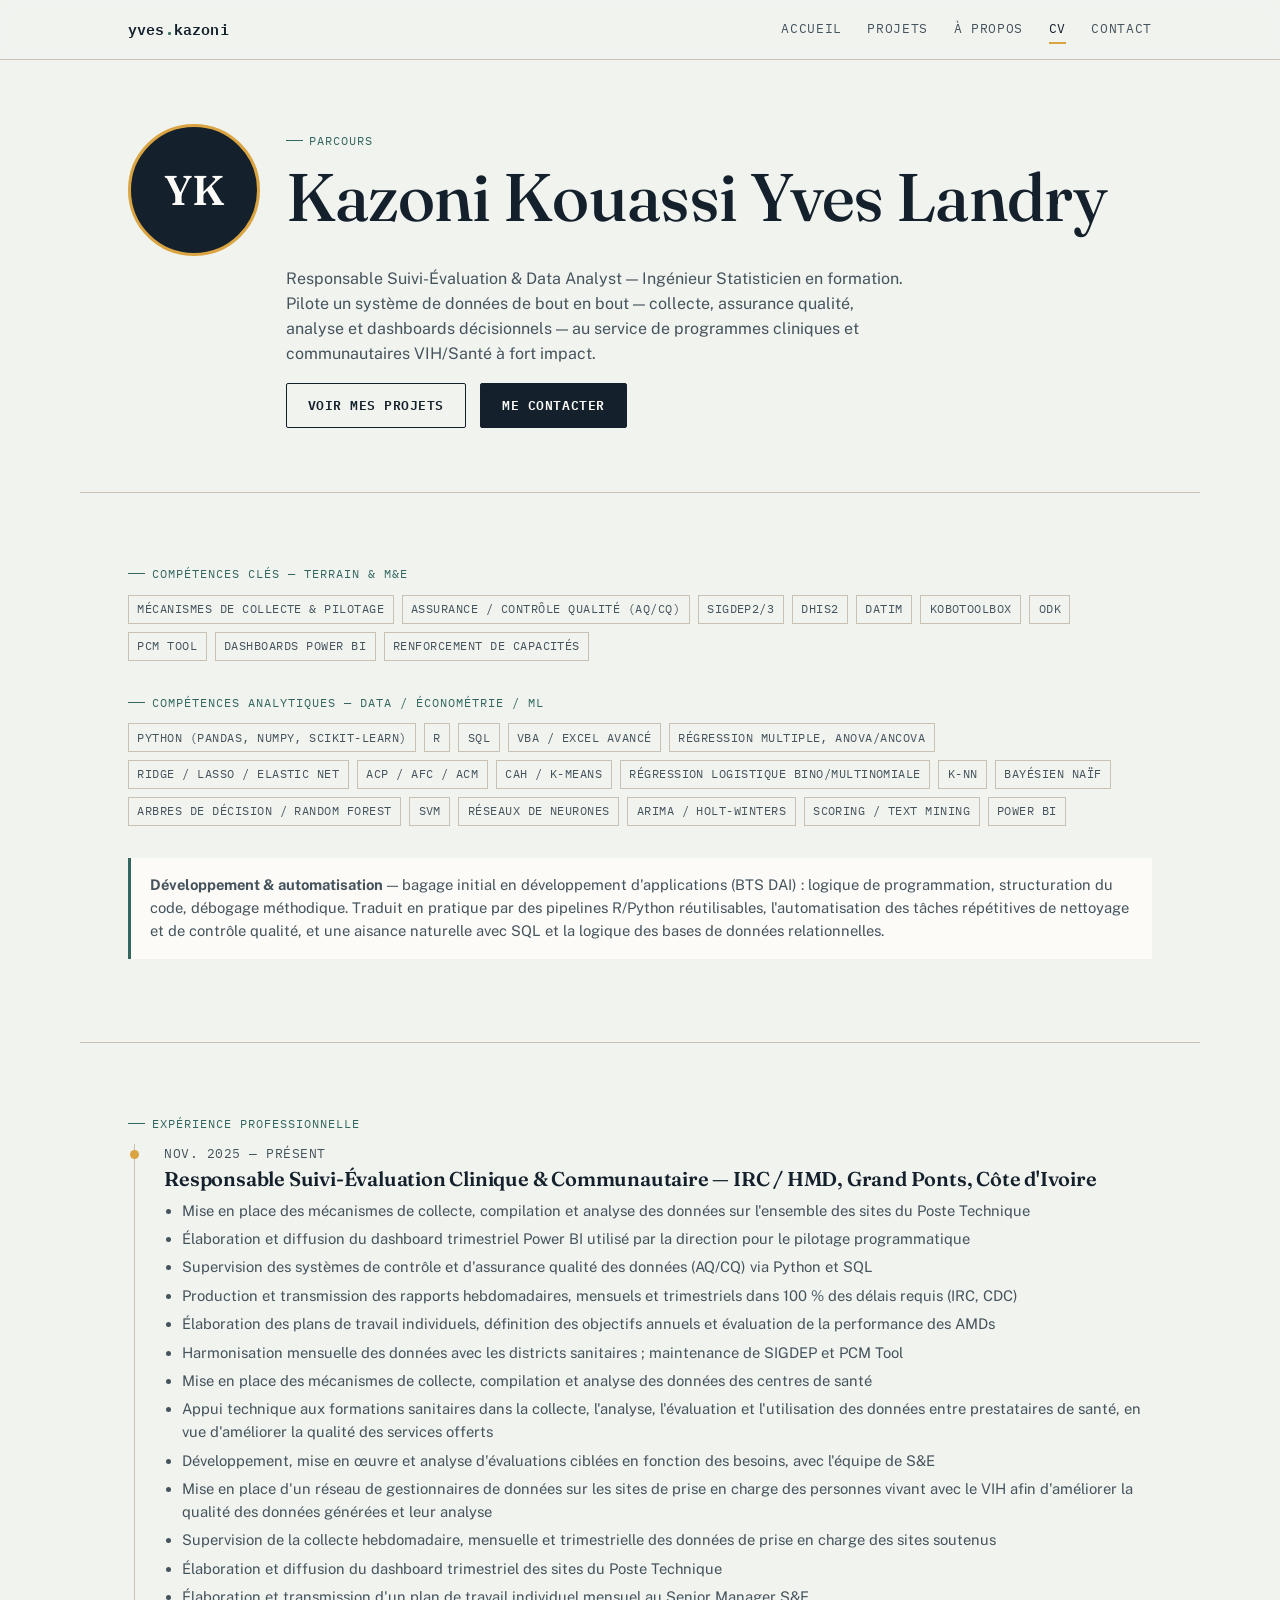
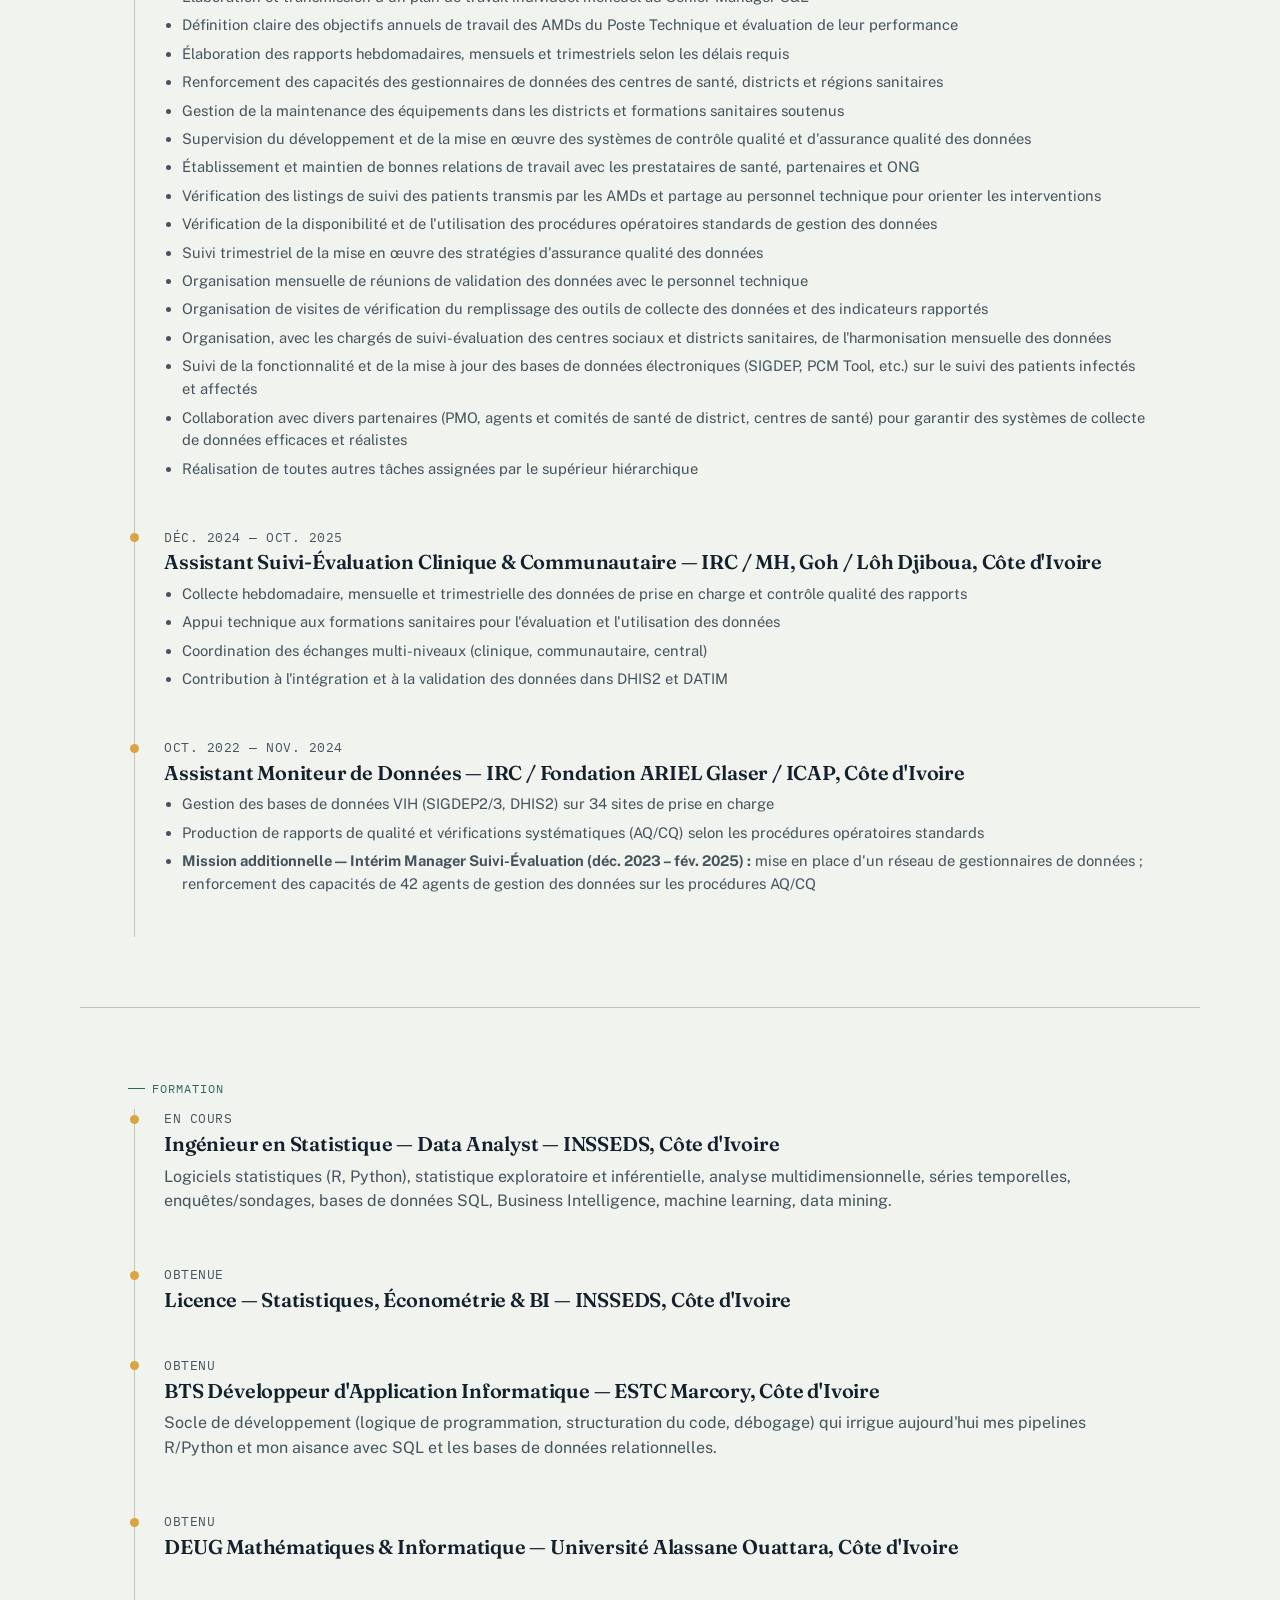
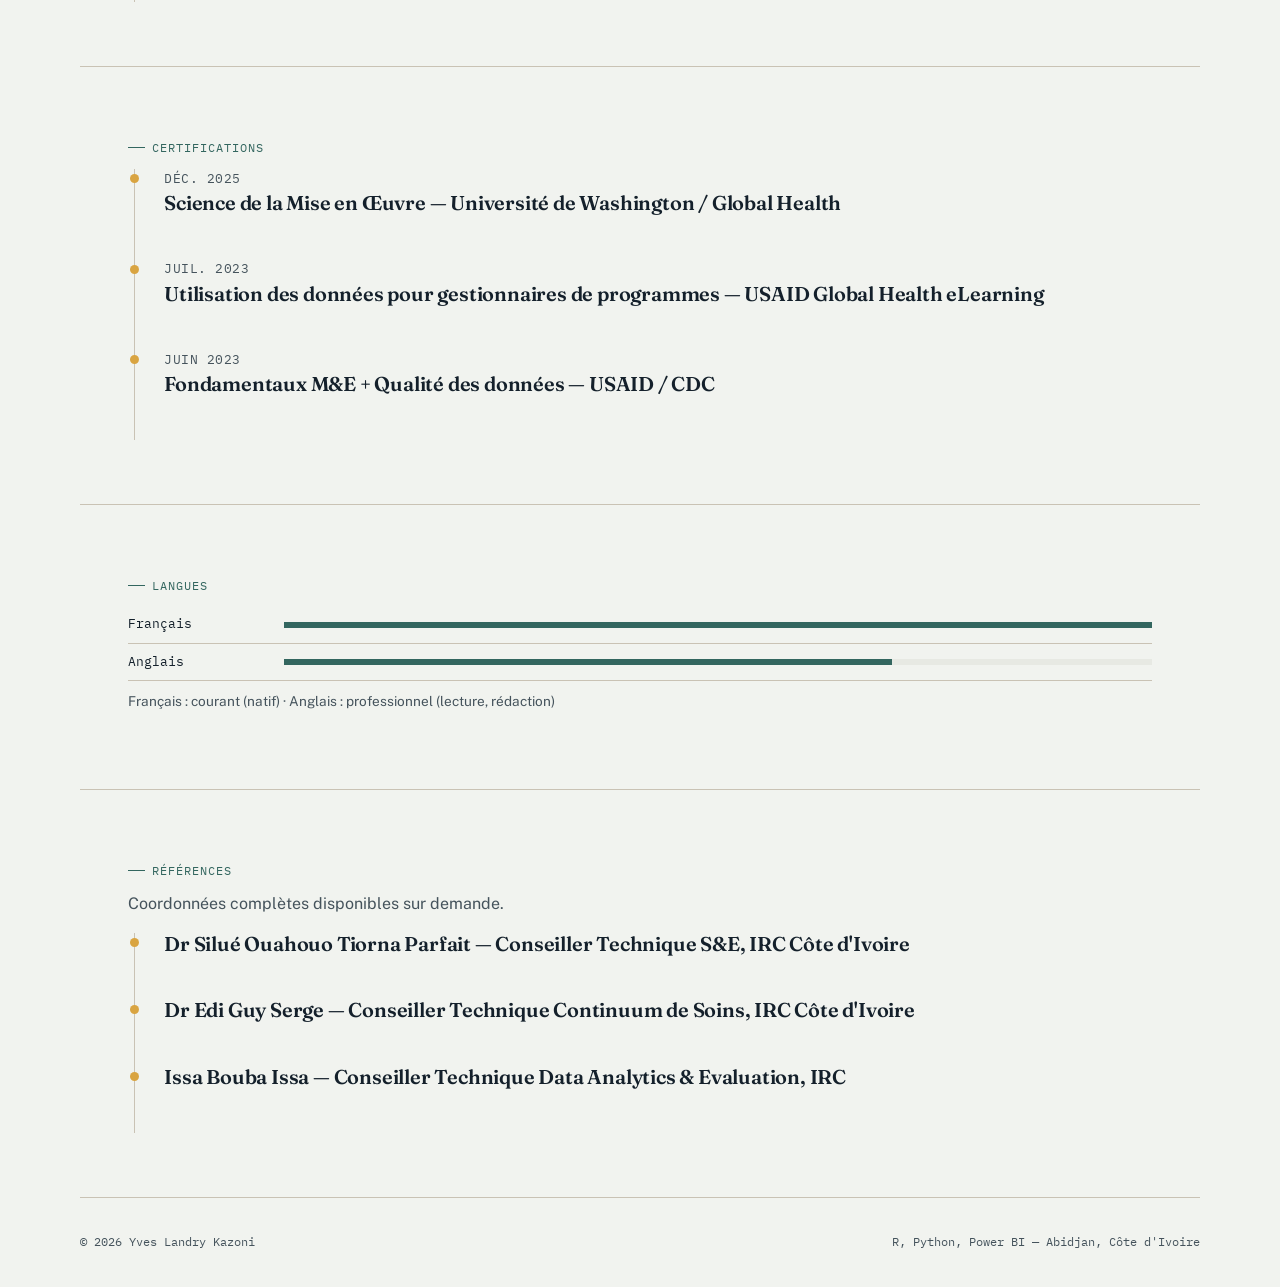
==== commit f30d2041: "Update cv.html" ====
--- a/cv.html
+++ b/cv.html
@@ -93,31 +93,29 @@
           <li>Production et transmission des rapports hebdomadaires, mensuels et trimestriels dans 100 % des délais requis (IRC, CDC)</li>
           <li>Élaboration des plans de travail individuels, définition des objectifs annuels et évaluation de la performance des AMDs</li>
           <li>Harmonisation mensuelle des données avec les districts sanitaires ; maintenance de SIGDEP et PCM Tool</li>
-          <li>Contribution à l'élaboration du plan de suivi des performances (PMP)</li>
-          <li>Proposition et mise à jour des outils de collecte de données</li>
-          <li>Suivi des indicateurs de performance du projet</li>
-          <li>Maintenance des bases de données du projet</li>
-          <li>Supervision de la collecte régulière des données provenant des DPS, ECZS, AS et de la communauté</li>
-          <li>Vérification de la complétude, la cohérence et l'exactitude des données collectées</li>
-          <li>Consolidation des données provenant des différents sites</li>
-          <li>Archivage électronique et physique des documents sources</li>
-          <li>Suivi des indicateurs de notification et d'investigation des alertes</li>
-          <li>Analyse des données relatives au délai d'investigation des alertes</li>
-          <li>Suivi de la performance du système de recherche des contacts</li>
-          <li>Production d'analyses sur le suivi des contacts, les perdus de vue et les références effectuées</li>
-          <li>Contribution à l'amélioration continue du système de surveillance</li>
-          <li>Organisation de vérifications régulières des données sur le terrain</li>
-          <li>Renforcement des capacités des équipes sur les procédures de gestion des données</li>
-          <li>Production de tableaux de bord hebdomadaires, mensuels et trimestriels</li>
-          <li>Élaboration de rapports analytiques sur les performances du projet</li>
-          <li>Préparation des rapports destinés au bailleur</li>
-          <li>Production de présentations, graphiques et analyses pour les réunions de coordination</li>
-          <li>Accompagnement des équipes provinciales et des zones de santé dans l'utilisation des outils de collecte des données</li>
-          <li>Renforcement des compétences en analyse et utilisation des données</li>
-          <li>Identification des tendances et des écarts de performance, proposition de plans de redressement</li>
-          <li>Documentation des leçons apprises et des bonnes pratiques</li>
-          <li>Soutien aux évaluations, études et enquêtes réalisées dans le cadre du projet</li>
-      </ul>
+          <li>Mise en place des mécanismes de collecte, compilation et analyse des données des centres de santé</li>
+          <li>Appui technique aux formations sanitaires dans la collecte, l'analyse, l'évaluation et l'utilisation des données entre prestataires de santé, en vue d'améliorer la qualité des services offerts</li>
+          <li>Développement, mise en œuvre et analyse d'évaluations ciblées en fonction des besoins, avec l'équipe de S&amp;E</li>
+          <li>Mise en place d'un réseau de gestionnaires de données sur les sites de prise en charge des personnes vivant avec le VIH afin d'améliorer la qualité des données générées et leur analyse</li>
+          <li>Supervision de la collecte hebdomadaire, mensuelle et trimestrielle des données de prise en charge des sites soutenus</li>
+          <li>Élaboration et diffusion du dashboard trimestriel des sites du Poste Technique</li>
+          <li>Élaboration et transmission d'un plan de travail individuel mensuel au Senior Manager S&amp;E</li>
+          <li>Définition claire des objectifs annuels de travail des AMDs du Poste Technique et évaluation de leur performance</li>
+          <li>Élaboration des rapports hebdomadaires, mensuels et trimestriels selon les délais requis</li>
+          <li>Renforcement des capacités des gestionnaires de données des centres de santé, districts et régions sanitaires</li>
+          <li>Gestion de la maintenance des équipements dans les districts et formations sanitaires soutenus</li>
+          <li>Supervision du développement et de la mise en œuvre des systèmes de contrôle qualité et d'assurance qualité des données</li>
+          <li>Établissement et maintien de bonnes relations de travail avec les prestataires de santé, partenaires et ONG</li>
+          <li>Vérification des listings de suivi des patients transmis par les AMDs et partage au personnel technique pour orienter les interventions</li>
+          <li>Vérification de la disponibilité et de l'utilisation des procédures opératoires standards de gestion des données</li>
+          <li>Suivi trimestriel de la mise en œuvre des stratégies d'assurance qualité des données</li>
+          <li>Organisation mensuelle de réunions de validation des données avec le personnel technique</li>
+          <li>Organisation de visites de vérification du remplissage des outils de collecte des données et des indicateurs rapportés</li>
+          <li>Organisation, avec les chargés de suivi-évaluation des centres sociaux et districts sanitaires, de l'harmonisation mensuelle des données</li>
+          <li>Suivi de la fonctionnalité et de la mise à jour des bases de données électroniques (SIGDEP, PCM Tool, etc.) sur le suivi des patients infectés et affectés</li>
+          <li>Collaboration avec divers partenaires (PMO, agents et comités de santé de district, centres de santé) pour garantir des systèmes de collecte de données efficaces et réalistes</li>
+          <li>Réalisation de toutes autres tâches assignées par le supérieur hiérarchique</li>
+        </ul>
       </div>
 
       <div class="timeline-item exp-block">
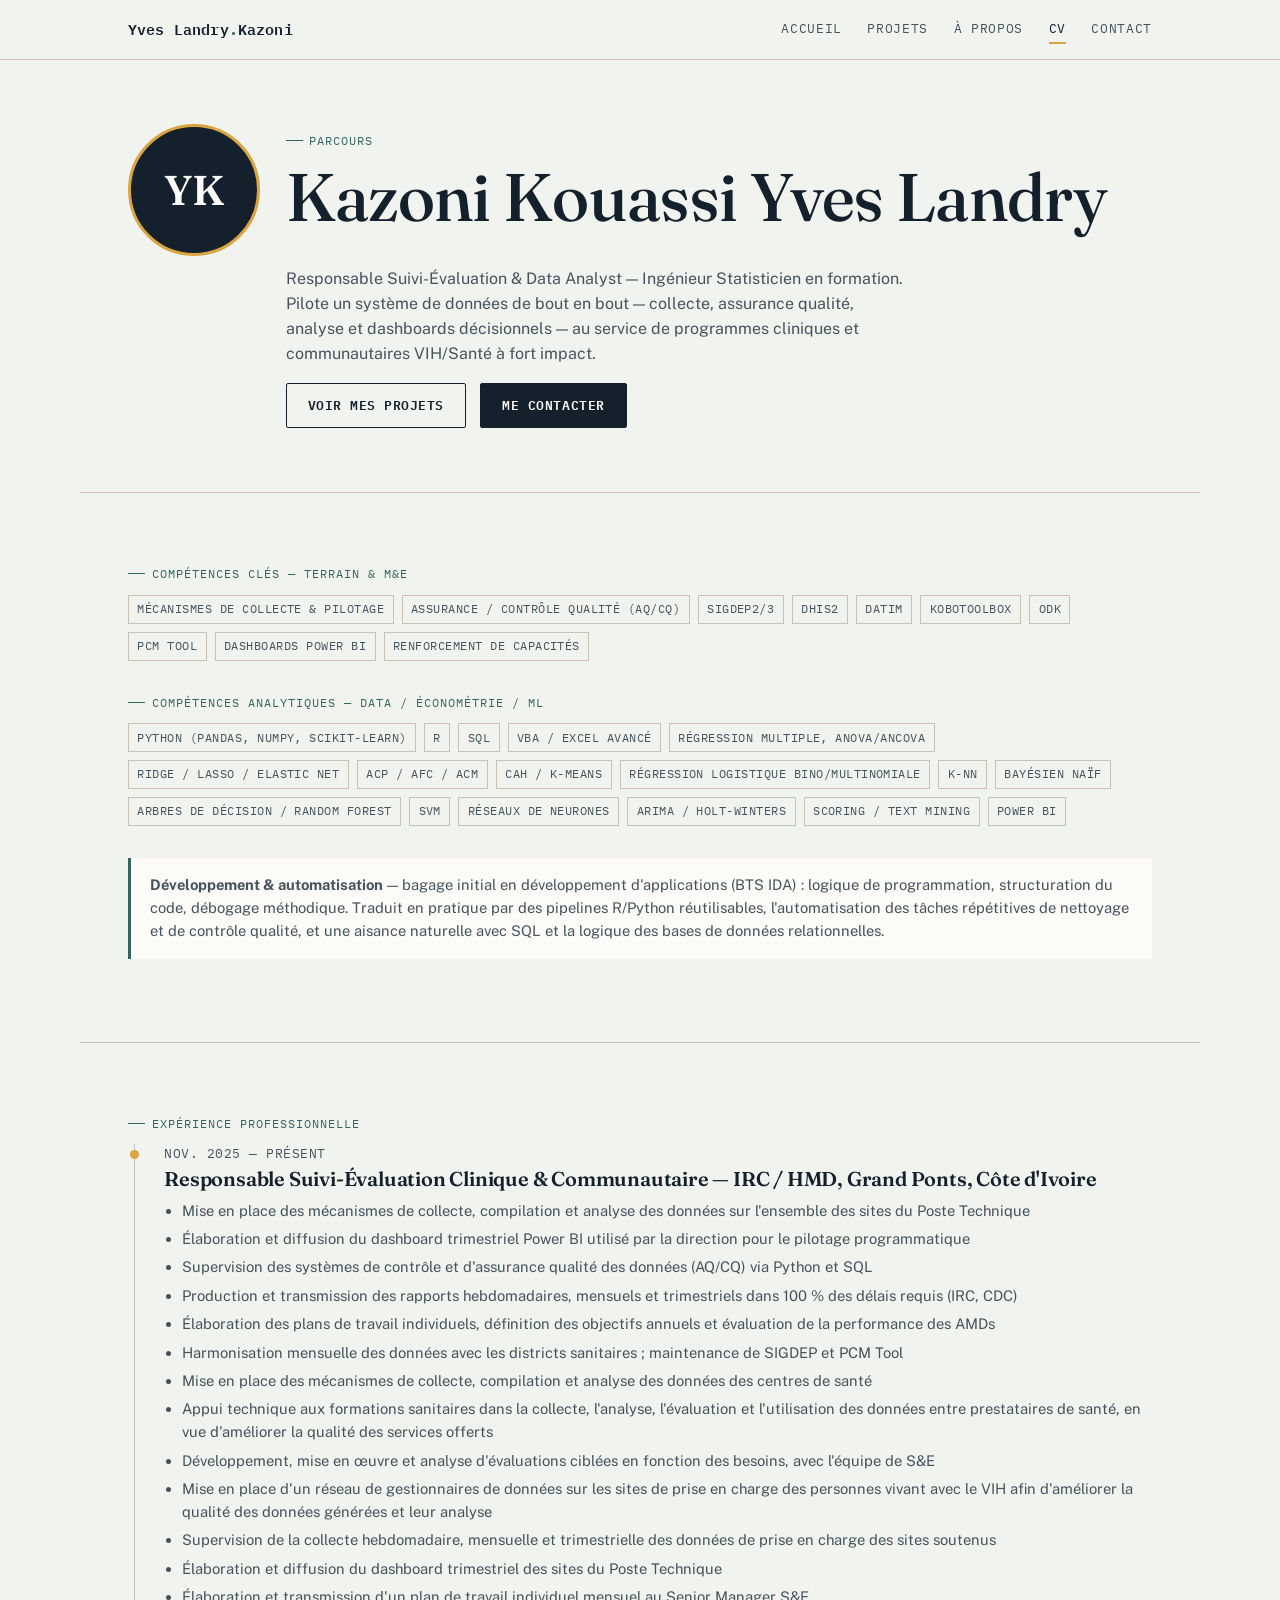
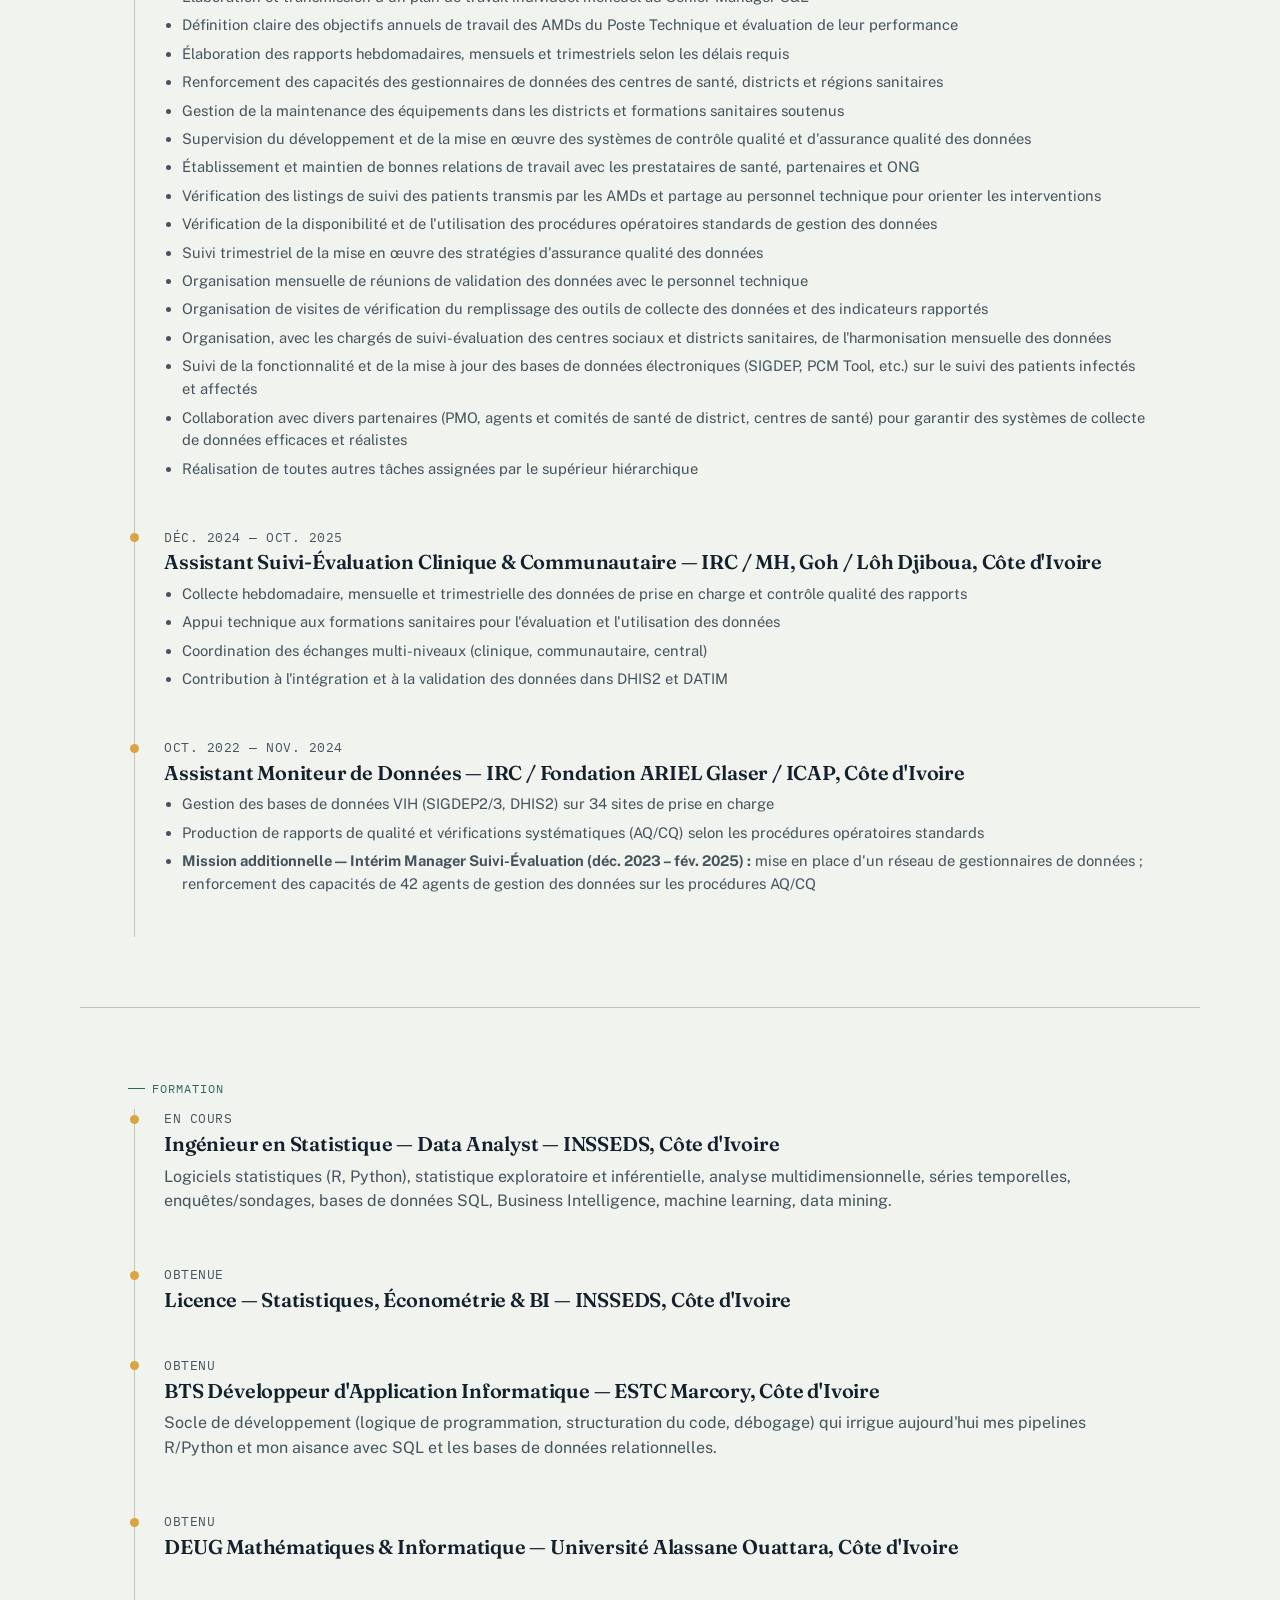
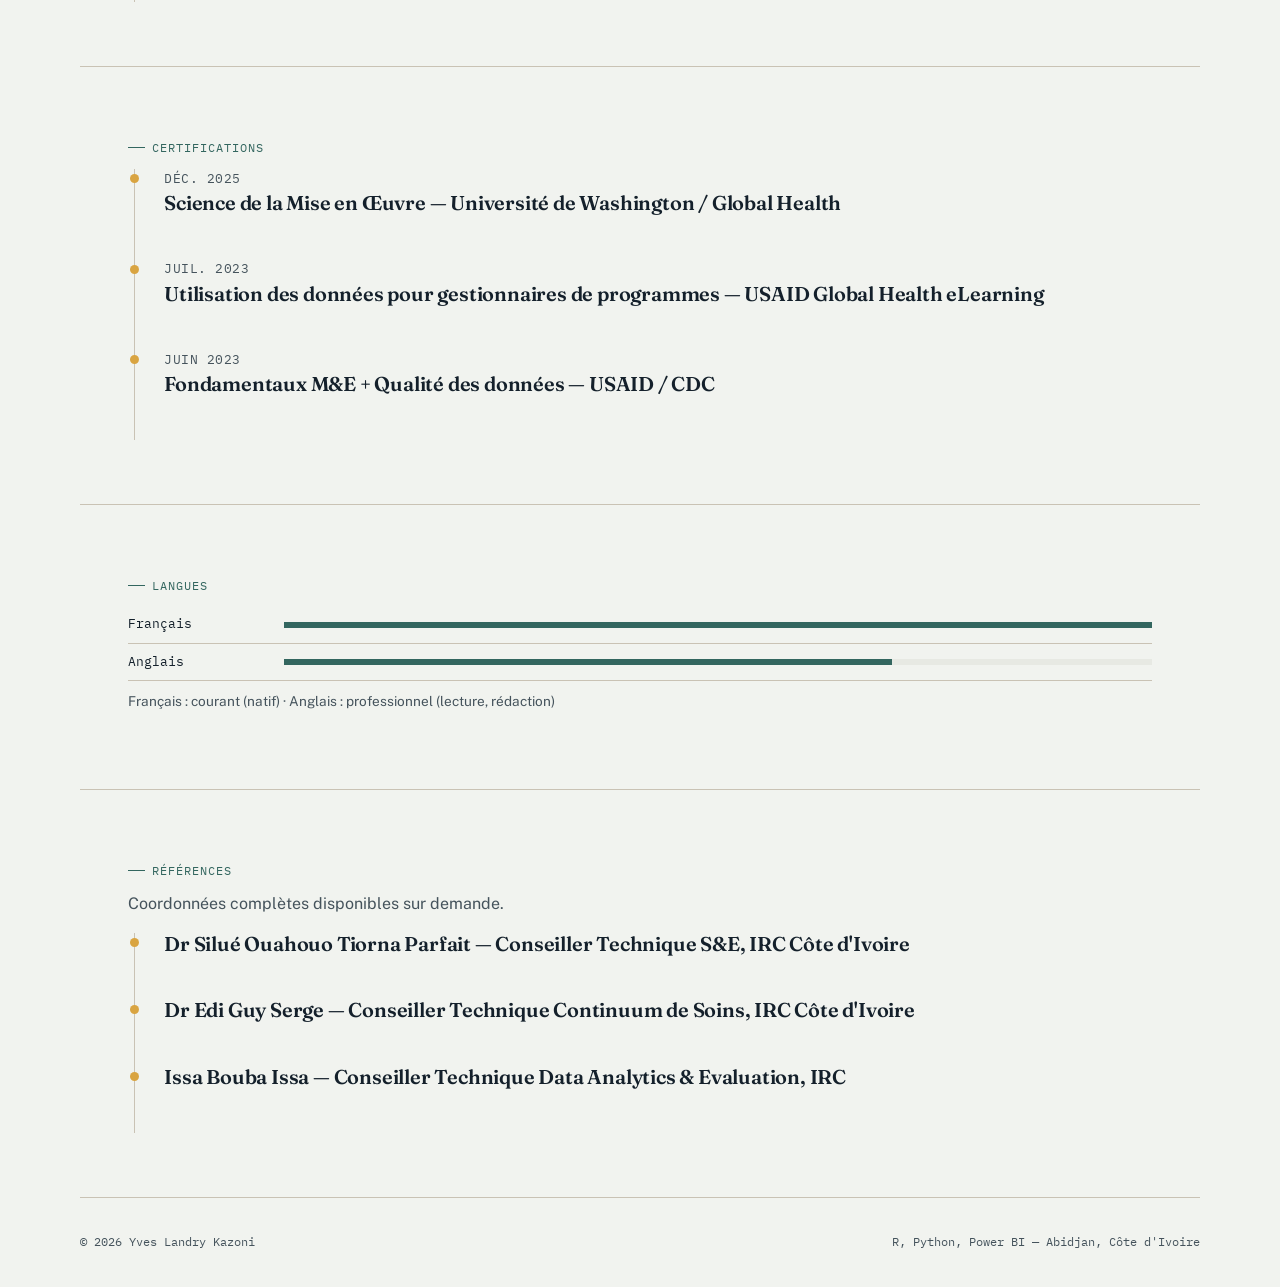
==== commit a61b1a45: "Update cv.html" ====
--- a/cv.html
+++ b/cv.html
@@ -13,7 +13,7 @@
 
 <header class="site-header">
   <nav class="nav wrap">
-    <a href="index.html" class="brand">yves<span>.</span>kazoni</a>
+    <a href="index.html" class="brand">Yves Landry<span>.</span>Kazoni</a>
     <button class="nav-toggle" aria-expanded="false" aria-label="Ouvrir le menu">Menu</button>
     <ul class="nav-links">
       <li><a href="index.html">Accueil</a></li>
@@ -71,7 +71,7 @@
 
     <div class="callout" style="margin-top:2rem;">
       <p><strong>Développement &amp; automatisation</strong> — bagage initial en
-         développement d'applications (BTS DAI) : logique de programmation,
+         développement d'applications (BTS IDA) : logique de programmation,
          structuration du code, débogage méthodique. Traduit en pratique par
          des pipelines R/Python réutilisables, l'automatisation des tâches
          répétitives de nettoyage et de contrôle qualité, et une aisance
